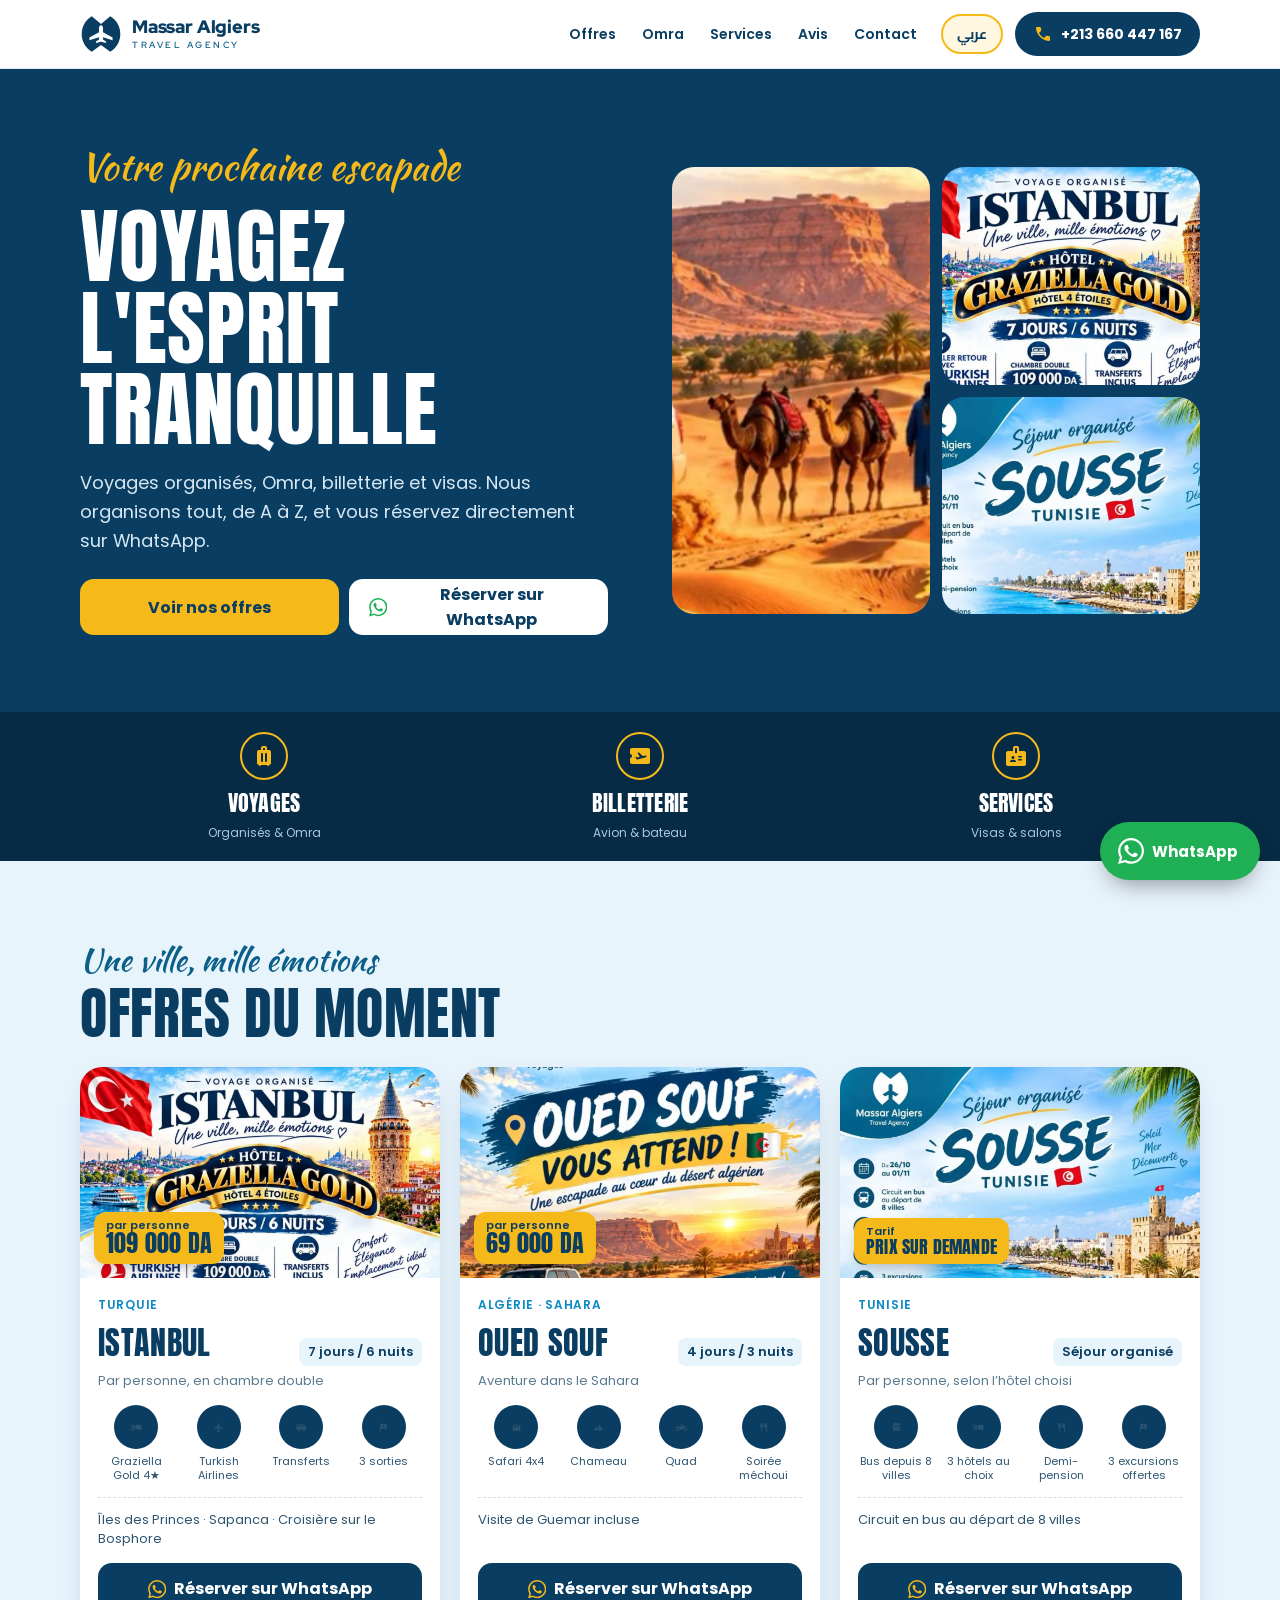
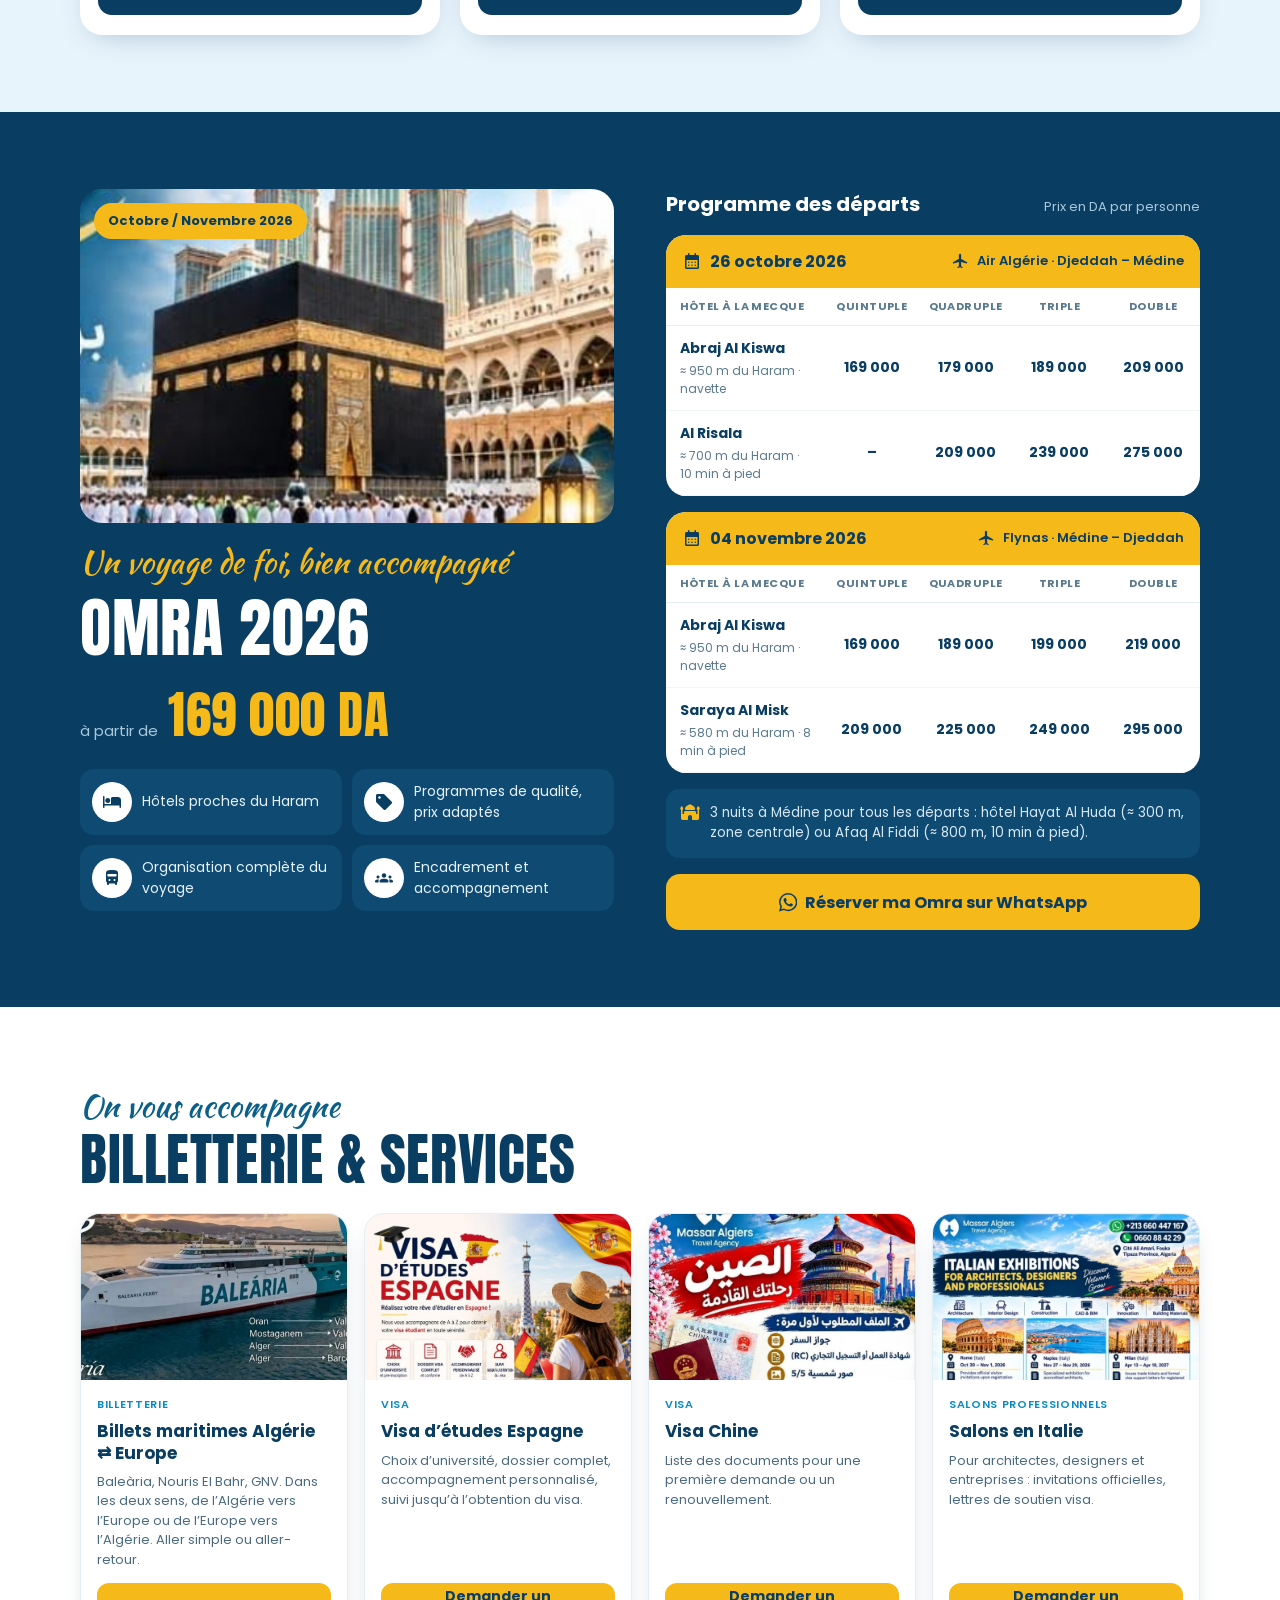
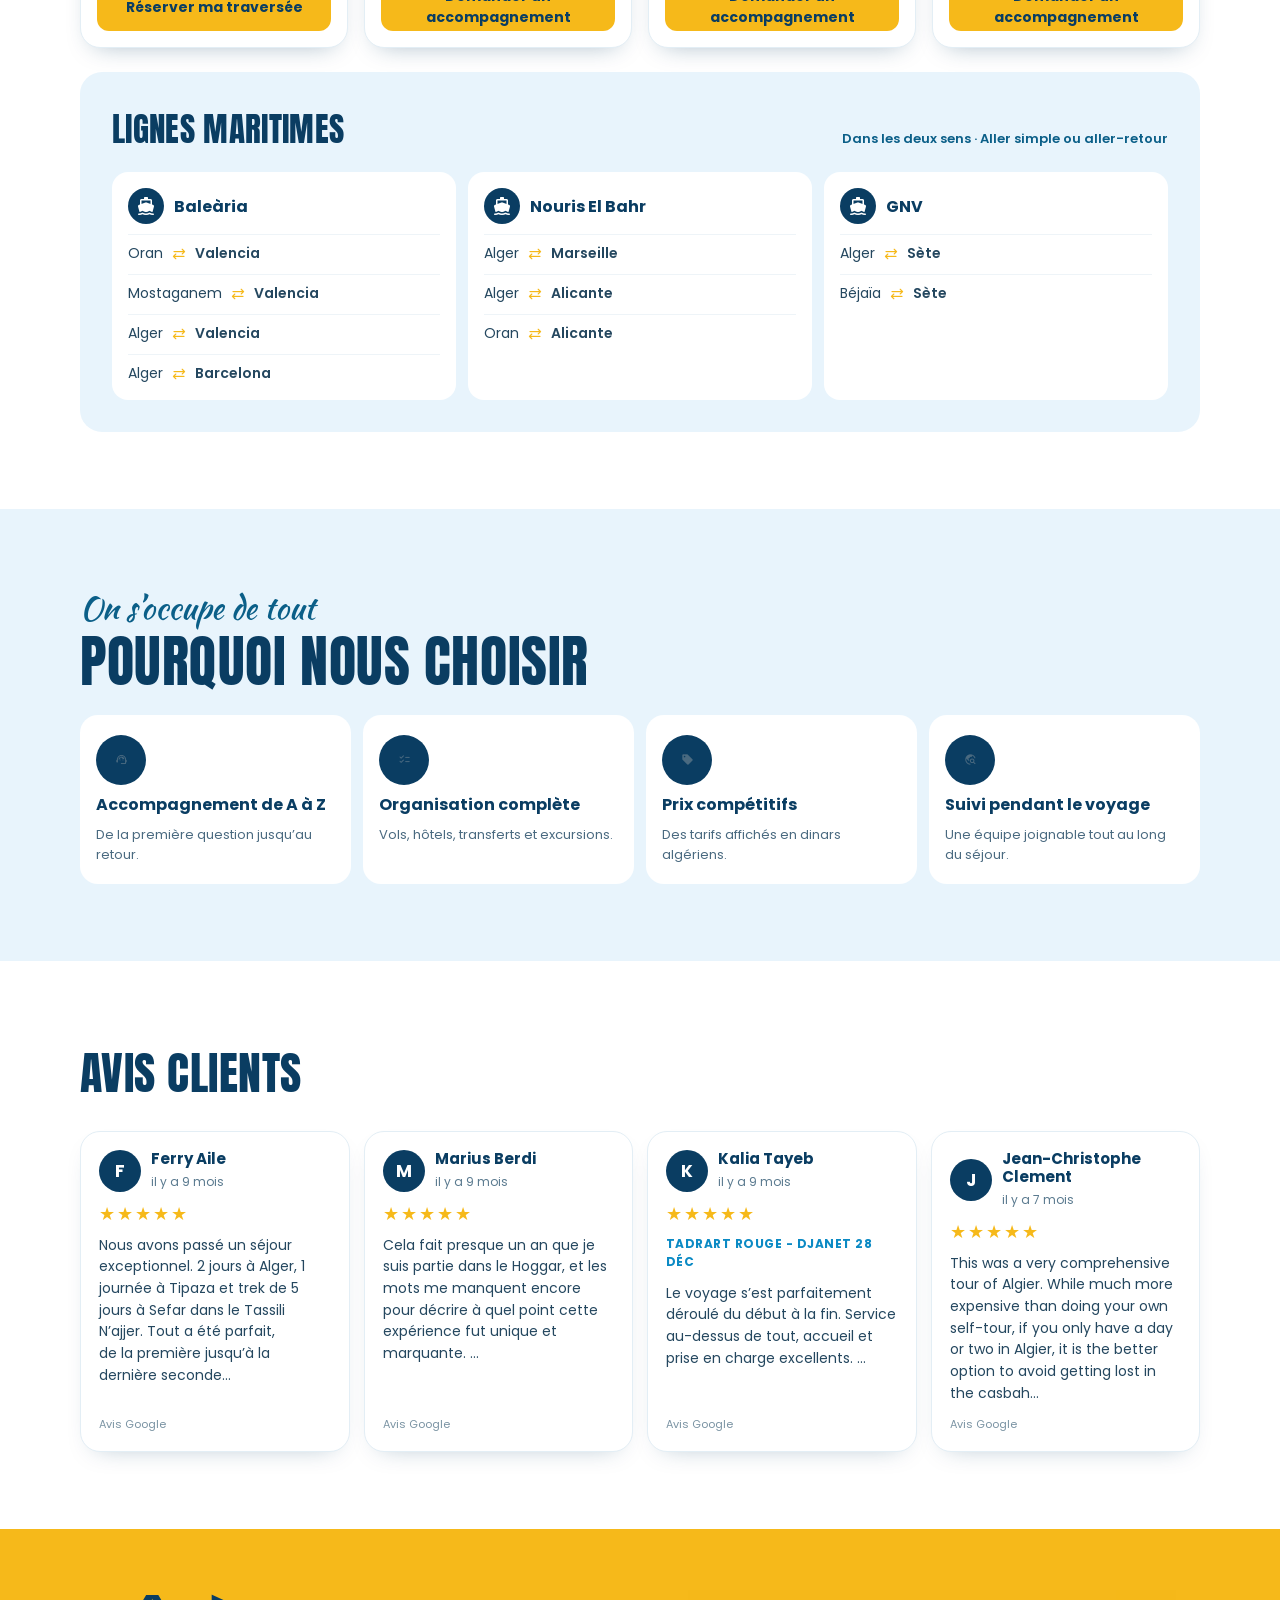
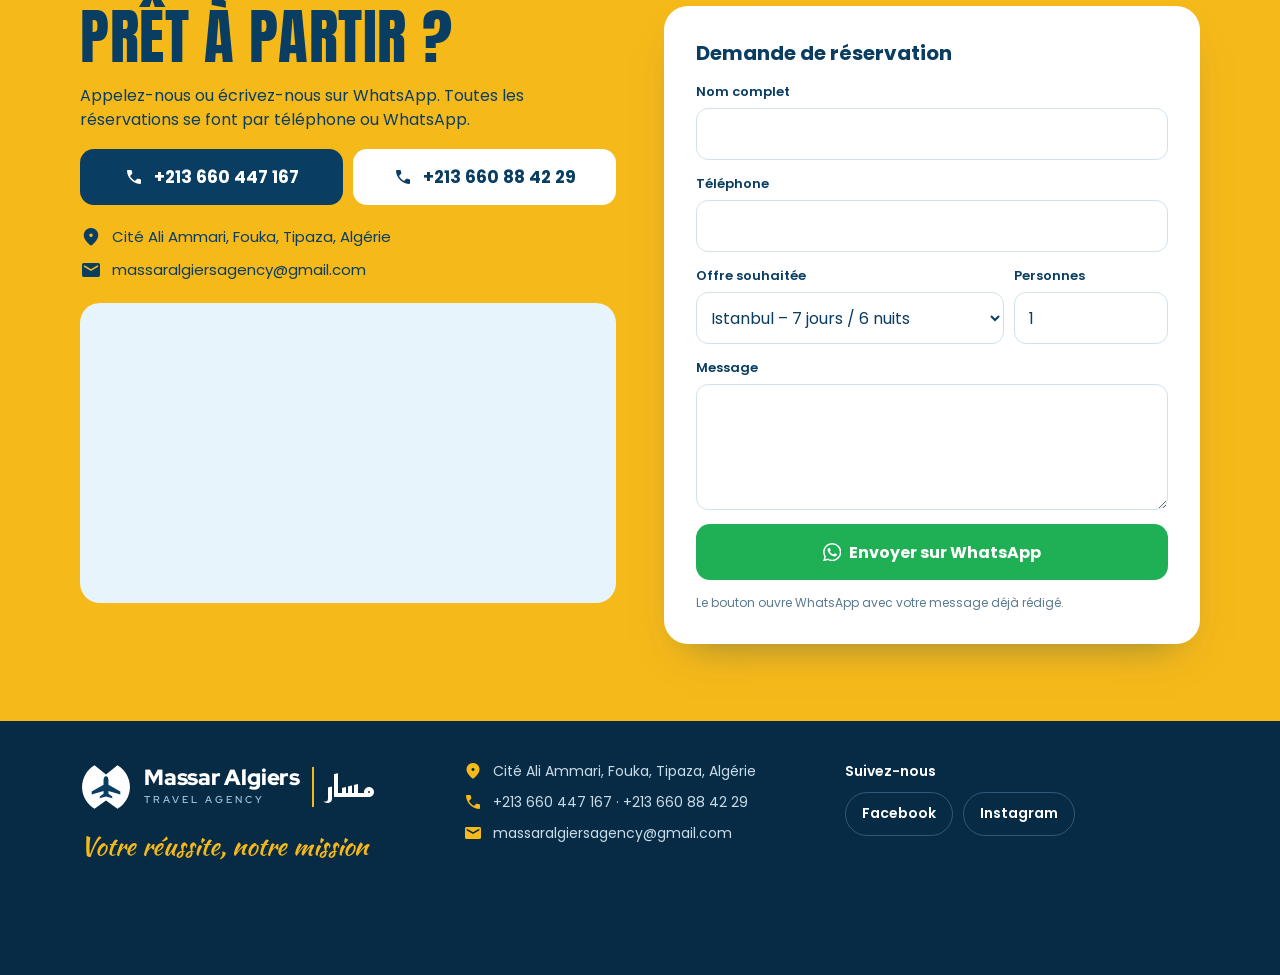
==== index.html @ 033465c4 "Ajouter le site de l'agence et les prompts Claude Design - Site one-page Massar Algiers (FR/AR, rése" ====
<!doctype html>
<html lang="fr" dir="ltr">
<head>
<meta charset="utf-8">
<meta name="viewport" content="width=device-width, initial-scale=1">
<title>Massar Algiers Travel Agency | Voyages organisés, Omra, billetterie à Fouka (Tipaza)</title>
<meta name="description" content="Agence de voyage à Fouka, Tipaza : voyages organisés (Istanbul, Oued Souf, Sousse), Omra 2026, billets d'avion et de bateau, visas. Réservation par WhatsApp ou téléphone.">
<meta name="theme-color" content="#0A3D62">
<link rel="icon" type="image/svg+xml" href="assets/logo/avatar-rond-marine.svg">

<meta property="og:type" content="website">
<meta property="og:title" content="Massar Algiers Travel Agency">
<meta property="og:description" content="Voyages organisés, Omra, billetterie et visas. Réservez sur WhatsApp.">
<meta property="og:image" content="assets/photos/offre-istanbul.jpg">
<meta property="og:locale" content="fr_DZ">
<meta property="og:locale:alternate" content="ar_DZ">

<link rel="preconnect" href="https://fonts.googleapis.com">
<link rel="preconnect" href="https://fonts.gstatic.com" crossorigin>
<link rel="stylesheet" href="https://fonts.googleapis.com/css2?family=Anton&family=Kaushan+Script&family=Poppins:wght@400;600;700&family=Cairo:wght@400;600;700;900&family=Aref+Ruqaa:wght@700&family=Red+Hat+Display:wght@600;900&family=Reem+Kufi:wght@700&display=swap">
<link rel="stylesheet" href="https://fonts.googleapis.com/css2?family=Material+Symbols+Rounded:opsz,wght,FILL,GRAD@20..48,400,1,0&display=block">
<link rel="stylesheet" href="styles.css">

<script type="application/ld+json">
{
  "@context": "https://schema.org",
  "@type": "TravelAgency",
  "name": "Massar Algiers Travel Agency",
  "slogan": "Votre réussite, notre mission",
  "address": {
    "@type": "PostalAddress",
    "streetAddress": "Cité Ali Ammari",
    "addressLocality": "Fouka",
    "addressRegion": "Tipaza",
    "addressCountry": "DZ"
  },
  "telephone": ["+213660447167", "+213660884229"],
  "email": "massaralgiersagency@gmail.com",
  "sameAs": [
    "https://www.facebook.com/profile.php?id=61565476725472",
    "https://www.instagram.com/massar_algiers_agency/"
  ]
}
</script>
</head>
<body>
<div id="app">
  <noscript>
    <p style="padding:24px;font-family:sans-serif">Massar Algiers Travel Agency, Cité Ali Ammari, Fouka, Tipaza. Tél / WhatsApp : +213 660 447 167 · +213 660 88 42 29</p>
  </noscript>
</div>
<script src="contenu.js"></script>
<script src="app.js"></script>
</body>
</html>
---- styles.css ----
/* Massar Algiers : styles du site (d'après le handoff Claude Design) */

:root {
  --marine: #0A3D62;
  --marine-fonce: #072B45;
  --marine-carte: #0F4A73;
  --bleu-logo: #0B5F88;
  --bleu-info: #0B8AC4;
  --dore: #F6B91A;
  --dore-clair: #FFF7DF;
  --ciel: #E8F4FC;
  --bordure: #E3EEF5;
  --bordure-2: #CFE1EC;
  --gris: #5A7A8F;
  --gris-2: #4A6A80;
  --texte-2: #2E5570;
  --texte-3: #24475F;
  --sur-marine: #D6E8F4;
  --sur-marine-2: #A9C8DC;
  --whatsapp: #1FAF55;

  --f-head: 'Anton', sans-serif;
  --head-w: 400;
  --ls: .01em;
  --f-body: 'Poppins', sans-serif;
  --f-brush: 'Kaushan Script', cursive;
  --f-alt: 'Cairo', sans-serif;
}
html[lang="ar"] {
  --f-head: 'Cairo', sans-serif;
  --head-w: 900;
  --ls: 0;
  --f-body: 'Cairo', sans-serif;
  --f-brush: 'Aref Ruqaa', serif;
  --f-alt: 'Poppins', sans-serif;
}

* { box-sizing: border-box; }
html { scroll-behavior: smooth; scroll-padding-top: 72px; }
body {
  margin: 0; background: #fff; color: var(--marine);
  font-family: var(--f-body); -webkit-font-smoothing: antialiased;
}
a { color: inherit; text-decoration: none; }
a:hover, button:hover { opacity: .88; }
img { display: block; max-width: 100%; }
h1, h2, h3 { margin: 0; }

.ic {
  font-family: 'Material Symbols Rounded'; font-weight: normal; font-style: normal;
  line-height: 1; letter-spacing: normal; text-transform: none; white-space: nowrap;
  direction: ltr; -webkit-font-feature-settings: 'liga'; font-feature-settings: 'liga';
  font-variation-settings: 'FILL' 1; display: inline-block;
}
.wa-ico { width: 1.15em; height: 1.15em; flex: none; }

.wrap { max-width: 1200px; margin: 0 auto; padding-inline: clamp(16px, 4vw, 40px); }
.section { padding-block: clamp(40px, 6vw, 80px); }
.head { font-family: var(--f-head); font-weight: var(--head-w); text-transform: uppercase; letter-spacing: var(--ls); }
.brush { font-family: var(--f-brush); }
.sec-title { display: flex; flex-direction: column; gap: 2px; }
.sec-title .brush { color: var(--bleu-logo); font-size: clamp(24px, 2.4vw, 32px); }
.sec-title h2 { font-size: clamp(36px, 4.4vw, 60px); line-height: 1.05; }
.stack { display: flex; flex-direction: column; gap: 24px; }

/* ─── Header ─── */
.header {
  position: sticky; top: 0; z-index: 20;
  background: rgba(255,255,255,.96); backdrop-filter: blur(8px); -webkit-backdrop-filter: blur(8px);
  border-bottom: 1px solid var(--bordure);
}
.header-bar { display: flex; align-items: center; gap: 12px; padding-block: 12px; }
.brand { display: flex; align-items: center; gap: 10px; flex: none; }
.brand svg { width: 42px; height: 42px; display: block; flex: none; }
.brand-txt { display: flex; flex-direction: column; gap: 3px; }
.brand-name { font-family: 'Red Hat Display', sans-serif; font-weight: 900; font-size: 18px; letter-spacing: -.01em; line-height: 1; white-space: nowrap; }
.brand-sub { font-family: 'Red Hat Display', sans-serif; font-weight: 600; font-size: 9px; letter-spacing: .28em; text-transform: uppercase; color: var(--bleu-logo); }
.spacer { flex: 1; }
.nav-desk { display: none; gap: 2px; }
.nav-desk a { padding: 10px 12px; border-radius: 10px; font-weight: 600; font-size: 14px; }
.nav-desk a:hover { background: var(--ciel); opacity: 1; }
.lang-btn {
  height: 40px; padding: 0 14px; border-radius: 20px; border: 2px solid var(--dore);
  background: var(--dore-clair); color: var(--marine); font-weight: 700; font-size: 14px;
  font-family: var(--f-alt); cursor: pointer; flex: none;
}
.phone-pill {
  display: none; height: 44px; padding: 0 18px; border-radius: 22px; background: var(--marine); color: #fff;
  font-weight: 700; font-size: 14px; align-items: center; gap: 8px; flex: none;
}
.phone-pill .ic { font-size: 20px; color: var(--dore); }
.mob-actions { display: flex; align-items: center; gap: 6px; }
.phone-round {
  width: 42px; height: 42px; border-radius: 21px; background: var(--marine); color: #fff;
  display: flex; align-items: center; justify-content: center;
}
.phone-round .ic { font-size: 20px; }
.burger {
  width: 44px; height: 44px; border: 0; background: transparent; color: var(--marine);
  display: flex; align-items: center; justify-content: center; cursor: pointer; padding: 0;
}
.burger .ic { font-size: 30px; }
.nav-mob { display: flex; flex-direction: column; padding: 4px 16px 16px; gap: 2px; border-top: 1px solid var(--bordure); }
.nav-mob[hidden] { display: none; }
.nav-mob a { height: 52px; display: flex; align-items: center; padding: 0 8px; font-weight: 600; font-size: 17px; border-bottom: 1px solid #F0F5F8; }
@media (min-width: 960px) {
  .nav-desk { display: flex; }
  .phone-pill { display: flex; }
  .mob-actions, .nav-mob { display: none !important; }
}

/* ─── Hero ─── */
.hero { background: var(--marine); color: #fff; overflow: hidden; }
.hero-grid {
  padding-top: clamp(32px, 6vw, 84px); padding-bottom: clamp(40px, 6vw, 84px);
  display: grid; grid-template-columns: repeat(auto-fit, minmax(min(100%, 440px), 1fr));
  gap: clamp(28px, 5vw, 64px); align-items: center;
}
.hero-txt { display: flex; flex-direction: column; gap: 18px; }
.hero-kicker { color: var(--dore); font-size: clamp(28px, 3vw, 38px); line-height: 1.1; }
.hero h1 { font-size: clamp(48px, 6.4vw, 92px); line-height: 1; text-wrap: balance; }
.hero-sub { margin: 0; color: var(--sur-marine); font-size: clamp(15px, 1.4vw, 18px); line-height: 1.6; max-width: 520px; text-wrap: pretty; }
.hero-btns { display: flex; flex-wrap: wrap; gap: 10px; margin-top: 6px; }
.btn {
  min-height: 56px; border-radius: 14px; font-weight: 700; font-size: 16px; border: 0; cursor: pointer;
  display: flex; align-items: center; justify-content: center; gap: 8px; padding: 0 20px; font-family: inherit; text-align: center;
}
.hero-btns .btn { flex: 1 1 200px; max-width: 280px; }
.btn-dore { background: var(--dore); color: var(--marine); }
.btn-blanc { background: #fff; color: var(--marine); }
.btn-marine { background: var(--marine); color: #fff; }
.btn-wa { background: var(--whatsapp); color: #fff; }
.btn-blanc .wa-ico { color: var(--whatsapp); }
.mosaic { display: grid; grid-template-columns: 1fr 1fr; grid-template-rows: repeat(2, clamp(150px, 17vw, 230px)); gap: 12px; }
.mosaic > div { position: relative; border-radius: 22px; overflow: hidden; background: #174E73; }
.mosaic > div:first-child { grid-row: span 2; }
.cover { position: absolute; inset: 0; width: 100%; height: 100%; object-fit: cover; }

/* ─── Barre des métiers ─── */
.metiers { background: var(--marine-fonce); }
.metiers-grid {
  max-width: 1200px; margin: 0 auto; padding: 20px clamp(8px, 4vw, 40px);
  display: grid; grid-template-columns: repeat(3, minmax(0, 1fr)); gap: 8px;
}
.metier { display: flex; flex-direction: column; align-items: center; gap: 6px; text-align: center; }
.metier-ic { width: 48px; height: 48px; border-radius: 24px; border: 2px solid var(--dore); display: flex; align-items: center; justify-content: center; color: var(--dore); }
.metier-ic .ic { font-size: 24px; }
.metier-t { color: #fff; font-size: clamp(17px, 1.8vw, 22px); }
.metier-s { color: var(--sur-marine-2); font-size: 12px; line-height: 1.3; }

/* ─── Offres ─── */
.bg-ciel { background: var(--ciel); }
.offres-grid { display: grid; grid-template-columns: repeat(auto-fill, minmax(min(100%, 330px), 1fr)); gap: 20px; }
.offre { background: #fff; border-radius: 22px; overflow: hidden; box-shadow: 0 10px 30px -14px rgba(10,61,98,.35); display: flex; flex-direction: column; }
.offre-img { position: relative; aspect-ratio: 17 / 10; background: #CFE8F7; }
.prix-badge {
  position: absolute; bottom: 14px; inset-inline-start: 14px; background: var(--dore); color: var(--marine);
  border-radius: 12px; padding: 8px 12px; display: flex; flex-direction: column; line-height: 1.05;
  box-shadow: 0 6px 16px -6px rgba(0,0,0,.35);
}
.prix-badge small { font-size: 11px; font-weight: 600; }
.prix-badge strong { font-size: 24px; }
.prix-badge.sur-demande strong { font-size: 18px; }
.offre-body { padding: 18px 18px 20px; display: flex; flex-direction: column; gap: 14px; flex: 1; }
.offre-top { display: flex; flex-direction: column; gap: 4px; }
.offre-pays { font-size: 12px; font-weight: 600; color: var(--bleu-info); text-transform: uppercase; letter-spacing: .06em; }
.offre-row { display: flex; align-items: baseline; justify-content: space-between; gap: 10px; flex-wrap: wrap; }
.offre h3 { font-size: 32px; }
.chip { font-size: 13px; font-weight: 600; background: var(--ciel); border-radius: 8px; padding: 4px 9px; white-space: nowrap; }
.offre-note { font-size: 13px; color: var(--gris); }
.inclus { display: grid; grid-template-columns: repeat(4, minmax(0, 1fr)); gap: 6px; }
.inclus > div { display: flex; flex-direction: column; align-items: center; gap: 6px; text-align: center; }
.rond { border-radius: 50%; display: flex; align-items: center; justify-content: center; flex: none; }
.inclus .rond { width: 44px; height: 44px; background: var(--marine); color: #fff; }
.inclus .ic { font-size: 22px; }
.inclus span:last-child { font-size: 11px; line-height: 1.25; color: var(--texte-2); }
.offre-detail { font-size: 13px; color: var(--texte-2); line-height: 1.5; border-top: 1px dashed var(--bordure-2); padding-top: 12px; flex: 1; }
.offre .btn { min-height: 52px; }
.offre .btn .wa-ico { color: var(--dore); }

/* ─── Omra ─── */
.omra { background: var(--marine); color: #fff; }
.omra-grid { display: grid; grid-template-columns: repeat(auto-fit, minmax(min(100%, 420px), 1fr)); gap: clamp(28px, 4vw, 56px); align-items: start; }
.col { display: flex; flex-direction: column; gap: 16px; }
.omra-img { position: relative; aspect-ratio: 16 / 10; border-radius: 22px; overflow: hidden; background: #174E73; }
.omra-badge { position: absolute; top: 14px; inset-inline-start: 14px; background: var(--dore); color: var(--marine); font-weight: 700; font-size: 13px; padding: 8px 14px; border-radius: 20px; }
.omra-brush { color: var(--dore); font-size: clamp(24px, 2.4vw, 32px); line-height: 1.15; margin-top: 6px; }
.omra h2 { font-size: clamp(44px, 5vw, 68px); line-height: 1; }
.omra-from { display: flex; align-items: baseline; gap: 10px; flex-wrap: wrap; }
.omra-from span:first-child { font-size: 15px; color: var(--sur-marine-2); }
.omra-from .head { font-size: clamp(40px, 4vw, 54px); color: var(--dore); }
.omra-incl { display: grid; grid-template-columns: repeat(auto-fit, minmax(200px, 1fr)); gap: 10px; }
.omra-incl > div { display: flex; align-items: center; gap: 10px; font-size: 14px; color: #E6F2FA; background: var(--marine-carte); border-radius: 14px; padding: 12px; }
.omra-incl .rond { width: 40px; height: 40px; background: #fff; color: var(--marine); }
.omra-incl .ic { font-size: 20px; }
.omra-prog-head { display: flex; justify-content: space-between; align-items: baseline; gap: 10px; flex-wrap: wrap; }
.omra-prog-head h3 { font-weight: 700; font-size: 20px; }
.omra-prog-head div { font-size: 13px; color: var(--sur-marine-2); }
.depart { background: #fff; color: var(--marine); border-radius: 20px; overflow: hidden; }
.depart-bar { padding: 14px 16px; background: var(--dore); display: flex; justify-content: space-between; align-items: center; flex-wrap: wrap; gap: 6px 14px; }
.depart-bar > div { display: flex; align-items: center; gap: 8px; }
.depart-date { font-weight: 700; font-size: 16px; white-space: nowrap; }
.depart-date .ic { font-size: 20px; }
.depart-vol { font-size: 13px; font-weight: 600; }
.depart-vol .ic { font-size: 18px; }
.table-scroll { overflow-x: auto; }
.table { min-width: 460px; }
.trow { display: grid; grid-template-columns: minmax(150px, 1.7fr) repeat(4, minmax(66px, 1fr)); align-items: center; border-bottom: 1px solid #F0F5F8; }
.trow.thead { font-size: 11px; font-weight: 700; text-transform: uppercase; letter-spacing: .04em; color: var(--gris); border-bottom-color: var(--bordure); }
.trow.thead > div { padding: 10px 6px; text-align: center; }
.trow.thead > div:first-child { padding: 10px 14px; text-align: start; }
.hotel { padding: 12px 14px; display: flex; flex-direction: column; gap: 3px; }
.hotel b { font-size: 14px; }
.hotel span { font-size: 12px; color: var(--gris); }
.prix-cell { padding: 12px 6px; text-align: center; font-weight: 700; font-size: 14px; font-variant-numeric: tabular-nums; unicode-bidi: isolate; }
.omra-medine { display: flex; gap: 10px; align-items: flex-start; font-size: 13.5px; line-height: 1.55; color: var(--sur-marine); background: var(--marine-carte); border-radius: 14px; padding: 14px; }
.omra-medine .ic { font-size: 20px; color: var(--dore); }

/* ─── Services ─── */
.svc-grid { display: grid; grid-template-columns: repeat(auto-fill, minmax(min(100%, 260px), 1fr)); gap: 16px; }
.svc { background: #fff; border-radius: 20px; overflow: hidden; box-shadow: 0 10px 26px -14px rgba(10,61,98,.4); border: 1px solid var(--bordure); display: flex; flex-direction: column; }
.svc-img { position: relative; aspect-ratio: 16 / 10; background: #CFE8F7; }
.svc-body { padding: 16px; display: flex; flex-direction: column; gap: 8px; flex: 1; }
.svc-cat { font-size: 11px; font-weight: 600; color: var(--bleu-info); text-transform: uppercase; letter-spacing: .06em; }
.svc h3 { font-weight: 700; font-size: 17px; line-height: 1.25; }
.svc-d { font-size: 13px; color: var(--gris-2); line-height: 1.5; flex: 1; }
.svc .btn { min-height: 48px; margin-top: 6px; border-radius: 12px; font-size: 14px; padding: 0 12px; }
.mer { background: var(--ciel); border-radius: 22px; padding: clamp(20px, 3vw, 32px); display: flex; flex-direction: column; gap: 18px; }
.mer-head { display: flex; justify-content: space-between; align-items: baseline; gap: 10px; flex-wrap: wrap; }
.mer-head h3 { font-size: clamp(26px, 2.6vw, 34px); }
.mer-head div { font-size: 13px; font-weight: 600; color: var(--bleu-logo); }
.mer-grid { display: grid; grid-template-columns: repeat(auto-fit, minmax(min(100%, 220px), 1fr)); gap: 12px; }
.cie { background: #fff; border-radius: 16px; padding: 16px; display: flex; flex-direction: column; gap: 10px; }
.cie-nom { display: flex; align-items: center; gap: 10px; font-weight: 700; font-size: 16px; }
.cie-nom .rond { width: 36px; height: 36px; background: var(--marine); color: #fff; }
.cie-nom .ic { font-size: 20px; }
.ligne { display: flex; align-items: center; gap: 8px; font-size: 14px; color: var(--texte-3); border-top: 1px solid #EEF4F8; padding-top: 8px; }
.ligne .ic { font-size: 16px; color: var(--dore); }
.ligne b { font-weight: 600; }

/* ─── Pourquoi nous ─── */
.why-grid { display: grid; grid-template-columns: repeat(auto-fit, minmax(min(100%, 160px), 1fr)); gap: 12px; }
.why { background: #fff; border-radius: 18px; padding: 20px 16px; display: flex; flex-direction: column; gap: 10px; }
.why .rond { width: 50px; height: 50px; background: var(--marine); color: var(--dore); }
.why .ic { font-size: 24px; }
.why b { font-size: 16px; line-height: 1.25; }
.why span:last-child { font-size: 13px; color: var(--gris-2); line-height: 1.5; }

/* ─── Avis ─── */
.avis-title { font-size: clamp(32px, 3.6vw, 48px); }
.avis-grid { display: grid; grid-template-columns: repeat(auto-fill, minmax(min(100%, 260px), 1fr)); gap: 14px; }
.avis { background: #fff; border: 1px solid var(--bordure); border-radius: 20px; padding: 18px; display: flex; flex-direction: column; gap: 12px; box-shadow: 0 10px 26px -16px rgba(10,61,98,.35); }
.avis-who { display: flex; align-items: center; gap: 10px; }
.avis-who .rond { width: 42px; height: 42px; background: var(--marine); color: #fff; font-weight: 700; font-size: 17px; }
.avis-who b { display: block; font-size: 15px; line-height: 1.2; }
.avis-who small { font-size: 12px; color: var(--gris); }
.etoiles { color: var(--dore); font-size: 18px; letter-spacing: 2px; line-height: 1; }
.avis-trip { font-size: 12px; font-weight: 700; color: var(--bleu-info); text-transform: uppercase; letter-spacing: .04em; }
.avis-txt { font-size: 14px; line-height: 1.55; color: var(--texte-3); text-wrap: pretty; }
.avis-src { font-size: 11px; color: #7A93A3; margin-top: auto; }

/* ─── Contact ─── */
.contact { background: var(--dore); }
.contact-grid { display: grid; grid-template-columns: repeat(auto-fit, minmax(min(100%, 420px), 1fr)); gap: clamp(24px, 4vw, 48px); align-items: start; }
.contact h2 { font-size: clamp(40px, 4.8vw, 64px); line-height: 1; }
.contact p { margin: 0; font-size: 16px; line-height: 1.55; }
.call-grid { display: grid; grid-template-columns: repeat(auto-fit, minmax(220px, 1fr)); gap: 10px; }
.call-grid .btn { font-size: 17px; gap: 10px; }
.call-grid .ic { font-size: 20px; }
.coords { display: flex; flex-direction: column; gap: 10px; font-size: 15px; margin-top: 4px; }
.coords > * { display: flex; gap: 10px; align-items: center; }
.coords .ic { font-size: 22px; }
.carte { position: relative; height: clamp(220px, 26vw, 300px); border-radius: 20px; overflow: hidden; background: var(--ciel); margin-top: 6px; }
.carte iframe { position: absolute; inset: 0; width: 100%; height: 100%; border: 0; }
.form { background: #fff; border-radius: 24px; padding: clamp(20px, 3vw, 32px); display: flex; flex-direction: column; gap: 14px; box-shadow: 0 20px 40px -24px rgba(10,61,98,.5); }
.form h3 { font-weight: 700; font-size: 20px; }
.form label { display: flex; flex-direction: column; gap: 6px; font-size: 13px; font-weight: 600; }
.form input, .form select, .form textarea {
  height: 52px; border: 1.5px solid var(--bordure-2); border-radius: 12px; padding: 0 14px;
  font-size: 16px; font-family: inherit; color: var(--marine); background: #fff; width: 100%;
}
.form select { padding: 0 10px; }
.form textarea { height: auto; padding: 12px 14px; resize: vertical; }
.form input[type="tel"] { text-align: start; }
.form-row { display: grid; grid-template-columns: minmax(0, 2fr) minmax(0, 1fr); gap: 10px; }
.form-hint { font-size: 12px; color: var(--gris); line-height: 1.5; }

/* ─── Footer ─── */
.footer { background: var(--marine-fonce); color: #C9DCE8; }
.footer-grid { padding-top: 40px; padding-bottom: 110px; display: grid; grid-template-columns: repeat(auto-fit, minmax(min(100%, 260px), 1fr)); gap: 28px; font-size: 14px; }
.footer-logo { display: flex; align-items: center; gap: 12px; }
.footer-logo svg { width: 52px; height: 52px; flex: none; display: block; }
.footer-logo .brand-name { font-size: 22px; color: #fff; }
.footer-logo .brand-sub { font-size: 10px; letter-spacing: .3em; color: #9CC6E0; }
.footer-sep { width: 2px; height: 40px; background: var(--dore); }
.footer-ar { font-family: 'Reem Kufi', sans-serif; font-weight: 700; font-size: 30px; color: #fff; line-height: 1; }
.slogan { color: var(--dore); font-size: 26px; }
.footer-coords > div { display: flex; gap: 10px; align-items: flex-start; }
.footer-coords .ic { font-size: 20px; color: var(--dore); }
.follow { color: #fff; font-weight: 600; }
.socials { display: flex; gap: 10px; flex-wrap: wrap; }
.socials a { height: 44px; padding: 0 16px; border-radius: 22px; border: 1px solid #2D5A78; display: flex; align-items: center; color: #fff; font-weight: 600; }

/* ─── WhatsApp flottant ─── */
.wa-float {
  position: fixed; bottom: 20px; inset-inline-end: 20px; z-index: 30; height: 58px; padding-block: 0; padding-inline: 18px 22px;
  border-radius: 29px; background: var(--whatsapp); color: #fff; font-weight: 700; font-size: 15px;
  display: flex; align-items: center; gap: 8px; box-shadow: 0 10px 24px -8px rgba(0,0,0,.45);
}
.wa-float .wa-ico { width: 26px; height: 26px; }
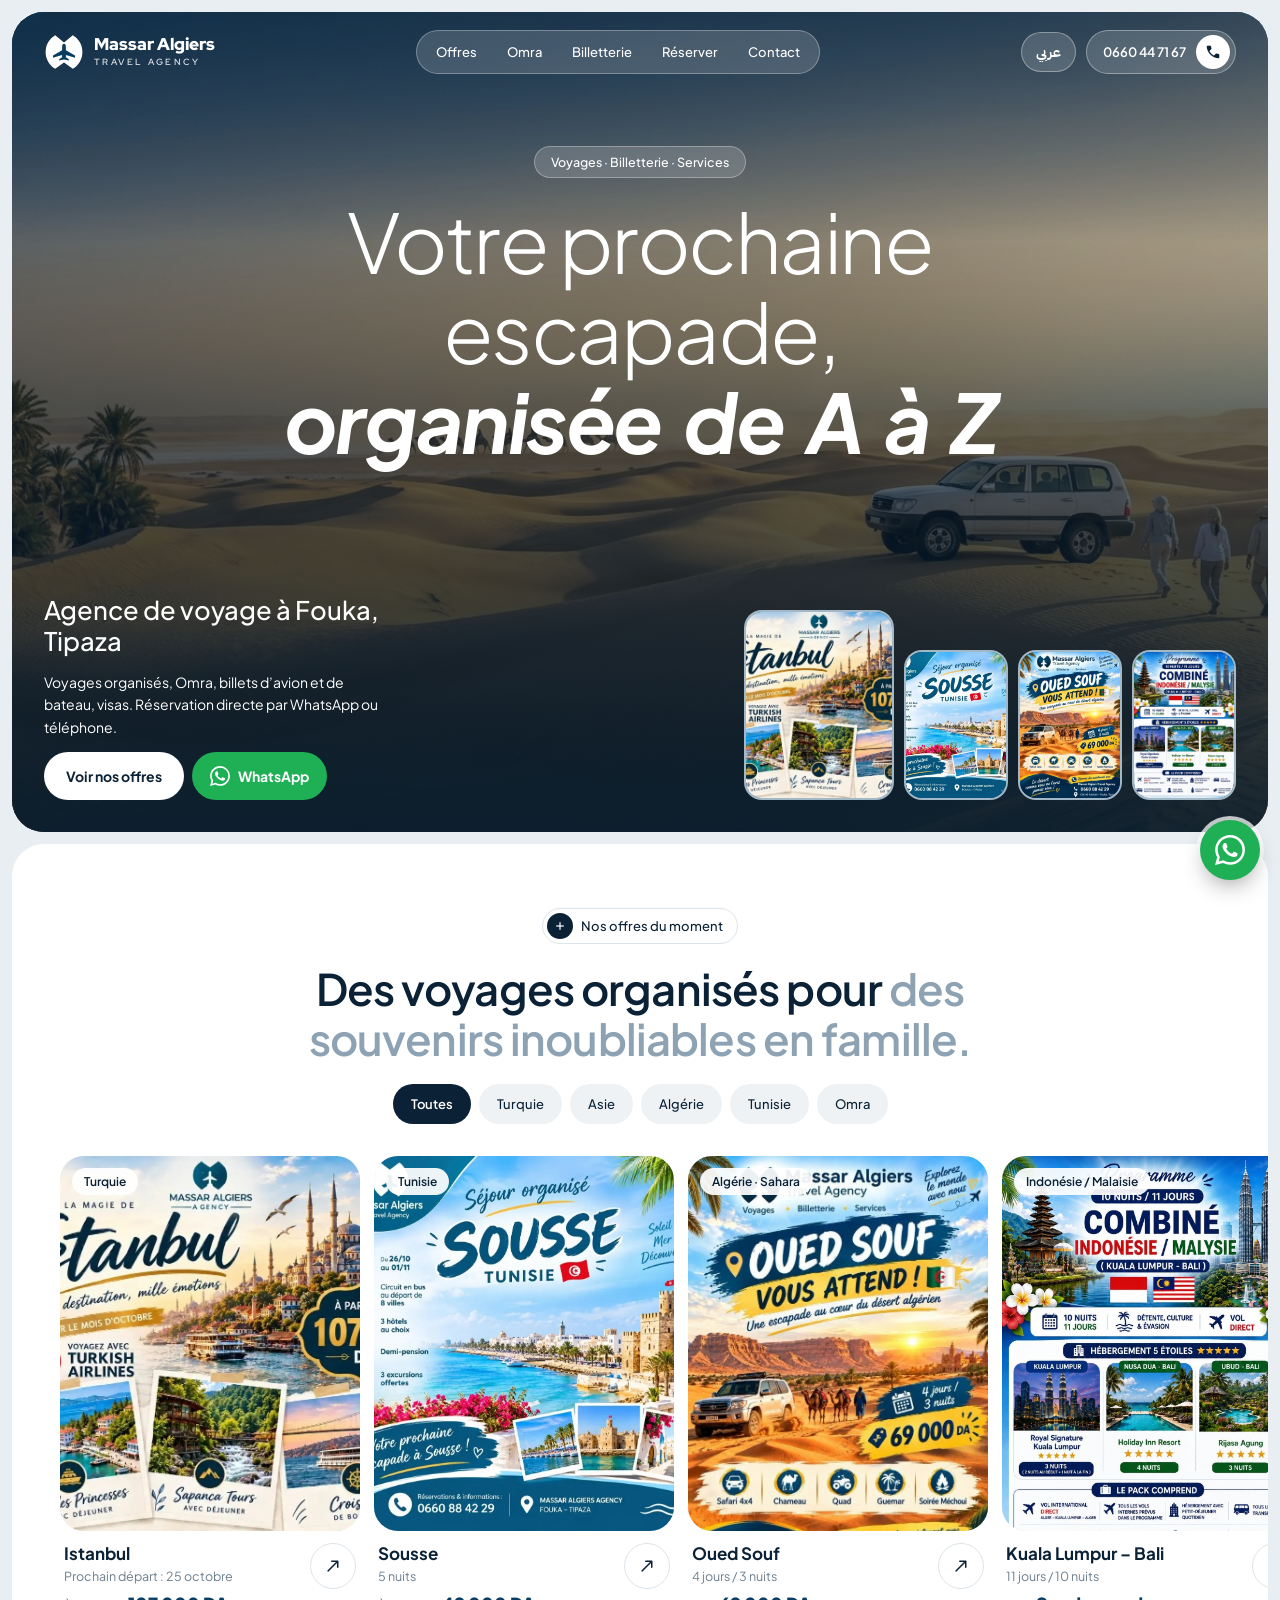
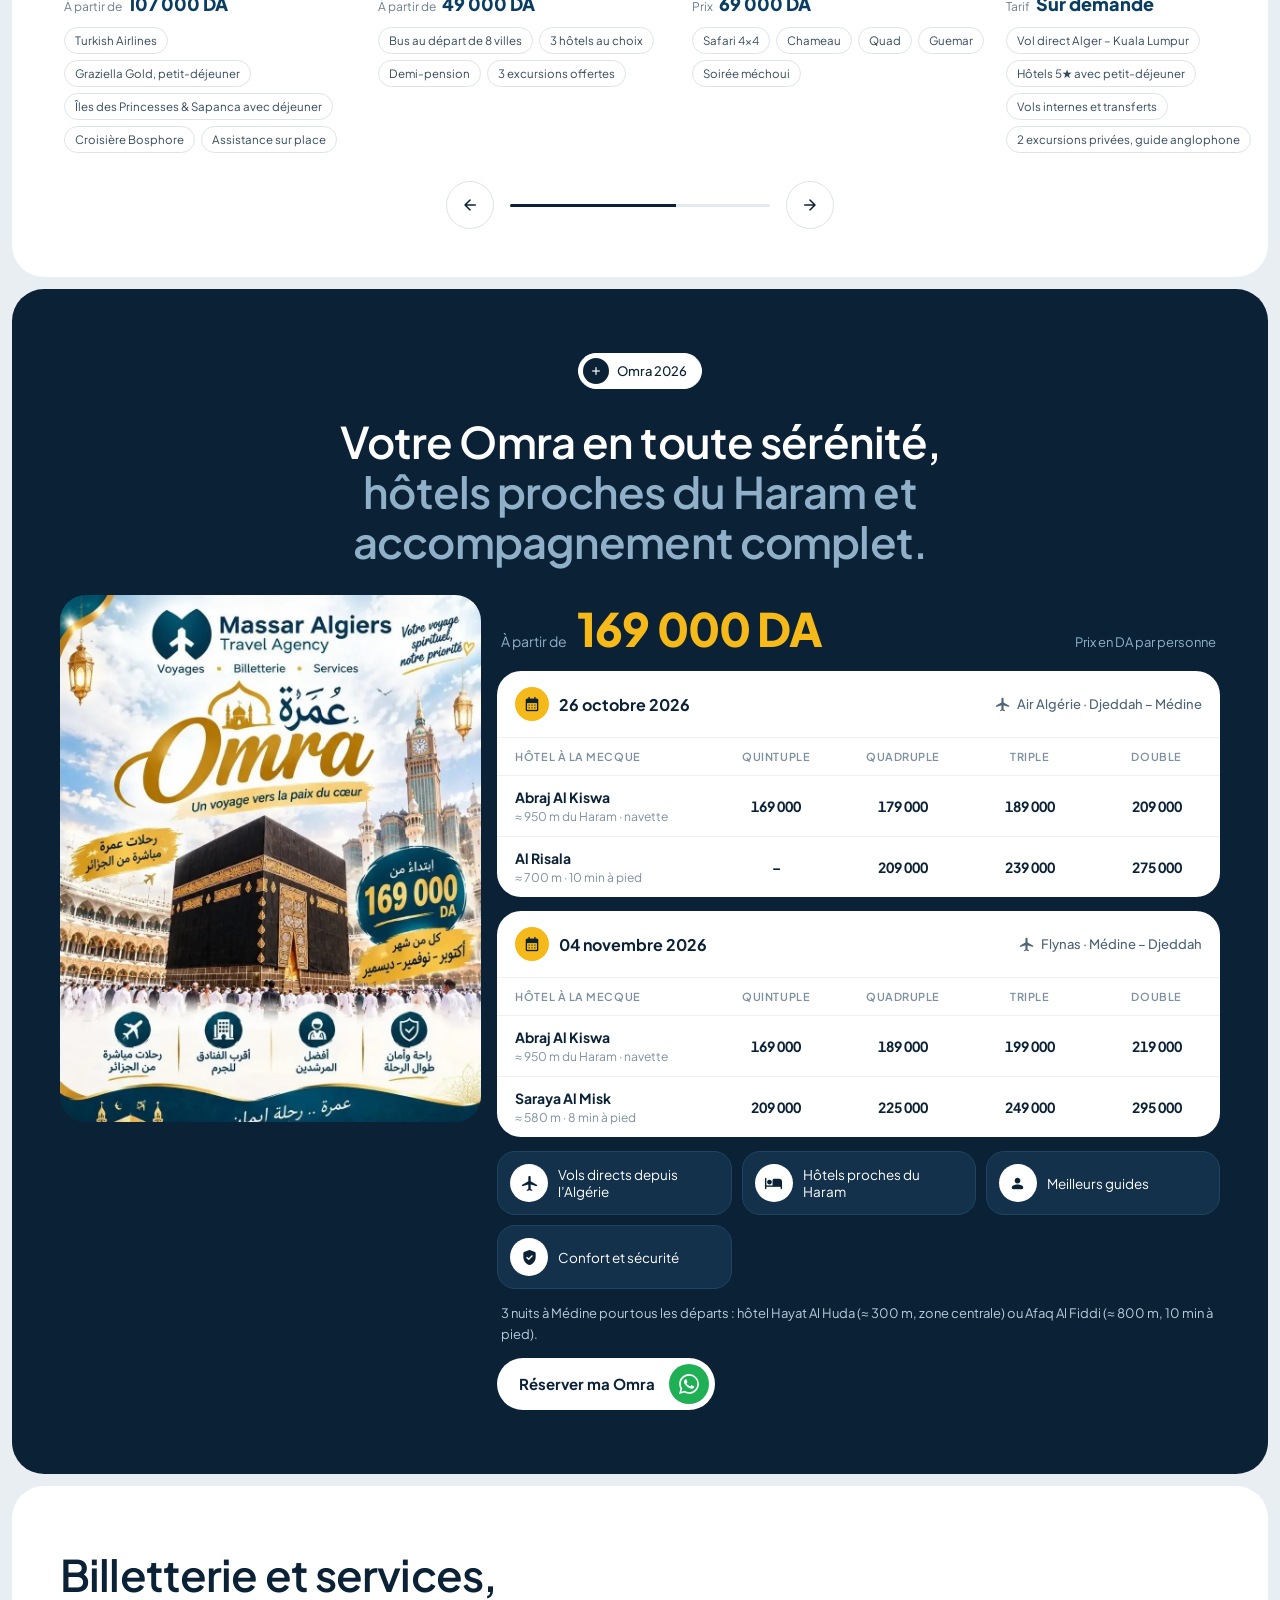
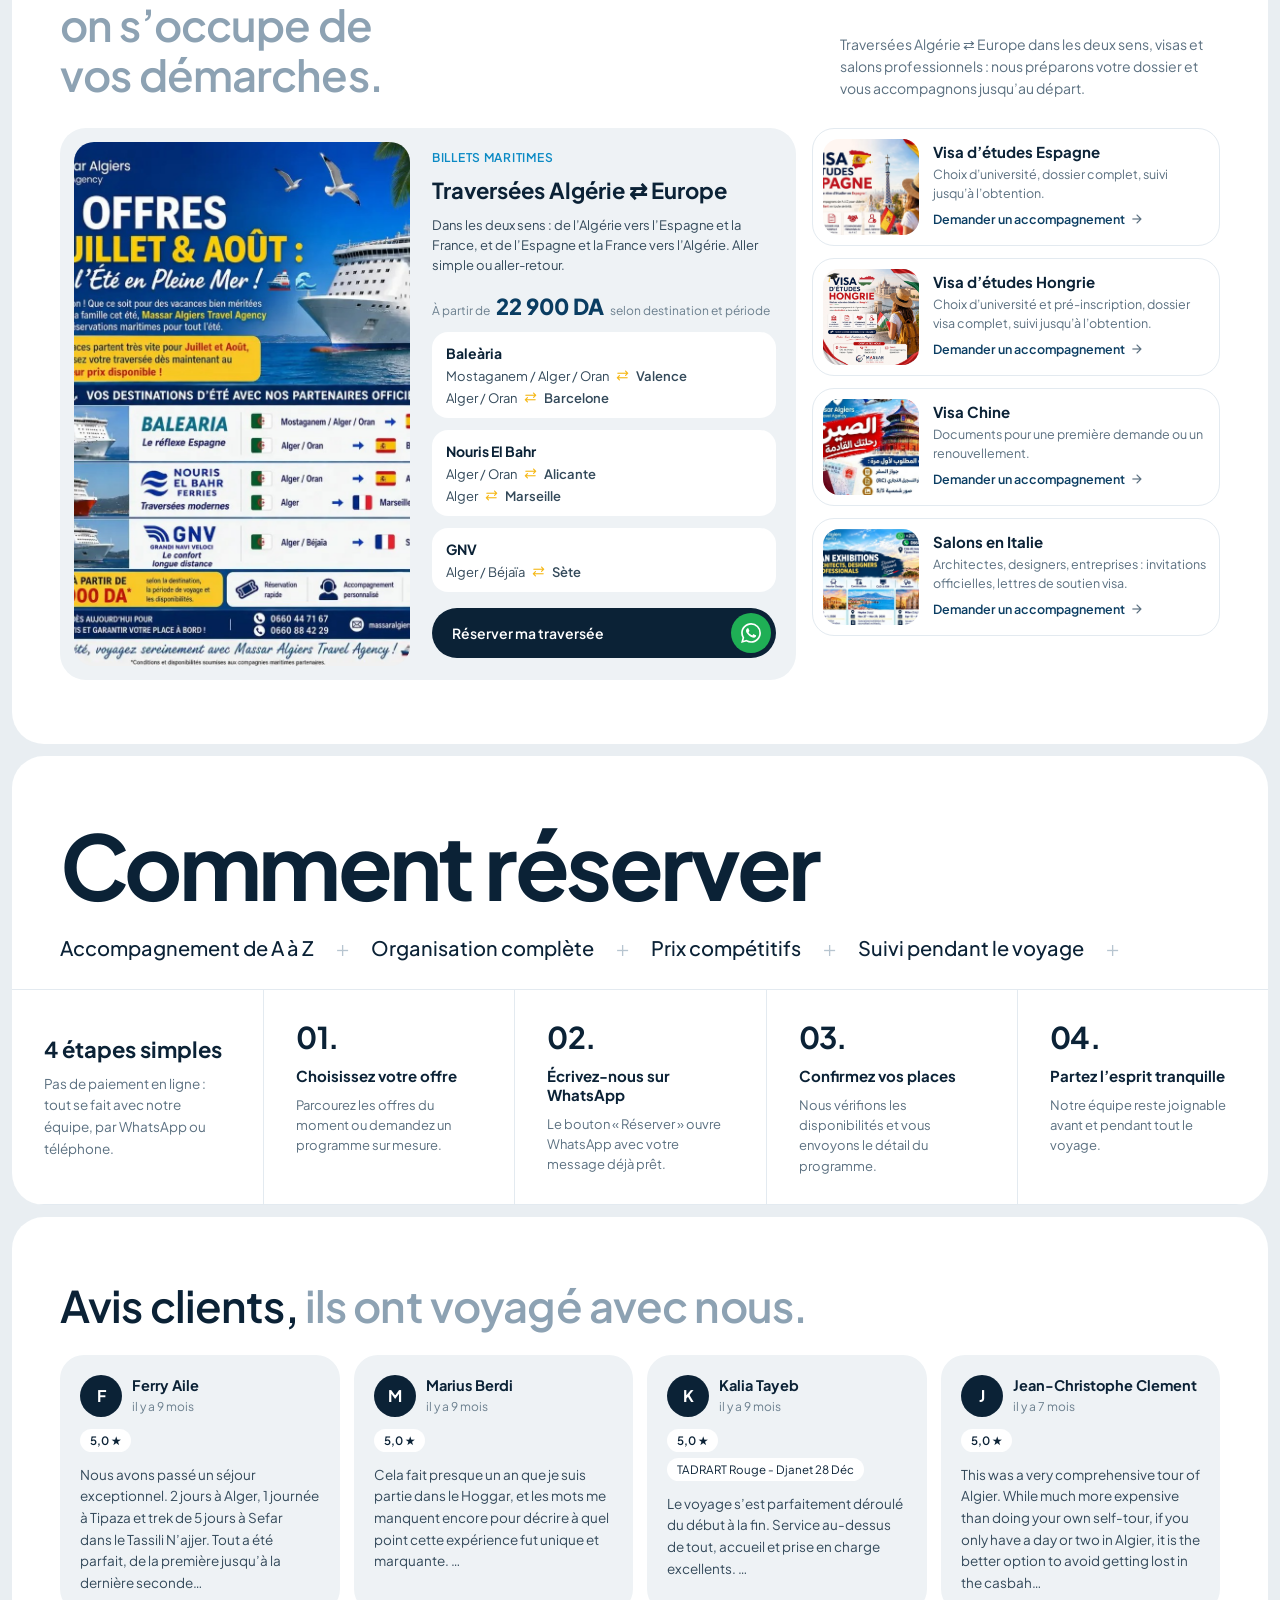
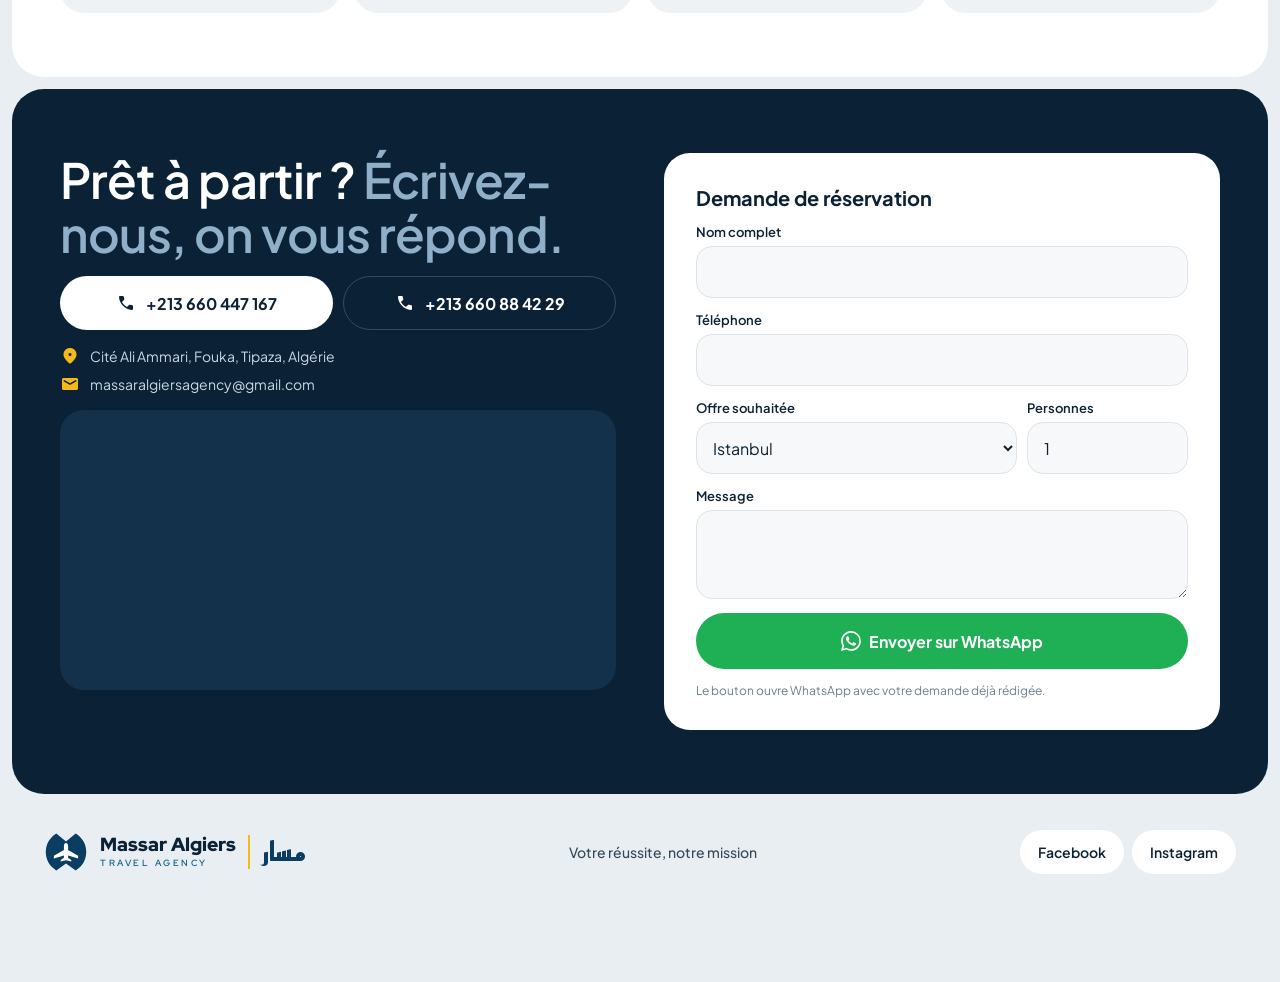
==== commit d769e5ae: "Passer le site de l'agence en v2 (design Claude Design) - Nouveau hero plein écran, filtres et carro" ====
--- a/index.html
+++ b/index.html
@@ -4,21 +4,22 @@
 <meta charset="utf-8">
 <meta name="viewport" content="width=device-width, initial-scale=1">
 <title>Massar Algiers Travel Agency | Voyages organisés, Omra, billetterie à Fouka (Tipaza)</title>
-<meta name="description" content="Agence de voyage à Fouka, Tipaza : voyages organisés (Istanbul, Oued Souf, Sousse), Omra 2026, billets d'avion et de bateau, visas. Réservation par WhatsApp ou téléphone.">
+<meta name="description" content="Agence de voyage à Fouka, Tipaza : voyages organisés (Istanbul, Antalya, Oued Souf, Sousse, Malaisie, Bali), Omra 2026, billets d'avion et de bateau Algérie ⇄ Europe, visas. Réservation par WhatsApp ou téléphone.">
 <meta name="theme-color" content="#0A3D62">
 <link rel="icon" type="image/svg+xml" href="assets/logo/avatar-rond-marine.svg">
 
 <meta property="og:type" content="website">
 <meta property="og:title" content="Massar Algiers Travel Agency">
 <meta property="og:description" content="Voyages organisés, Omra, billetterie et visas. Réservez sur WhatsApp.">
-<meta property="og:image" content="assets/photos/offre-istanbul.jpg">
+<meta property="og:image" content="assets/offres/hero-desert-hd.jpg">
 <meta property="og:locale" content="fr_DZ">
 <meta property="og:locale:alternate" content="ar_DZ">
 
 <link rel="preconnect" href="https://fonts.googleapis.com">
 <link rel="preconnect" href="https://fonts.gstatic.com" crossorigin>
-<link rel="stylesheet" href="https://fonts.googleapis.com/css2?family=Anton&family=Kaushan+Script&family=Poppins:wght@400;600;700&family=Cairo:wght@400;600;700;900&family=Aref+Ruqaa:wght@700&family=Red+Hat+Display:wght@600;900&family=Reem+Kufi:wght@700&display=swap">
+<link rel="stylesheet" href="https://fonts.googleapis.com/css2?family=Plus+Jakarta+Sans:ital,wght@0,300;0,400;0,500;0,600;0,700;0,800;1,700&family=IBM+Plex+Sans+Arabic:wght@300;400;500;600;700&family=Red+Hat+Display:wght@600;900&family=Reem+Kufi:wght@700&display=swap">
 <link rel="stylesheet" href="https://fonts.googleapis.com/css2?family=Material+Symbols+Rounded:opsz,wght,FILL,GRAD@20..48,400,1,0&display=block">
+<link rel="preload" as="image" href="assets/offres/hero-desert-hd.jpg">
 <link rel="stylesheet" href="styles.css">
 
 <script type="application/ld+json">
--- a/styles.css
+++ b/styles.css
@@ -1,310 +1,278 @@
-/* Massar Algiers : styles du site (d'après le handoff Claude Design) */
+/* Massar Algiers : styles du site v2 (d'après le handoff Claude Design) */
 
 :root {
+  --nuit: #0B2236;
   --marine: #0A3D62;
-  --marine-fonce: #072B45;
-  --marine-carte: #0F4A73;
+  --carte-sombre: #13314A;
+  --bord-sombre: #1E4462;
   --bleu-logo: #0B5F88;
   --bleu-info: #0B8AC4;
   --dore: #F6B91A;
-  --dore-clair: #FFF7DF;
-  --ciel: #E8F4FC;
-  --bordure: #E3EEF5;
-  --bordure-2: #CFE1EC;
-  --gris: #5A7A8F;
-  --gris-2: #4A6A80;
-  --texte-2: #2E5570;
-  --texte-3: #24475F;
-  --sur-marine: #D6E8F4;
-  --sur-marine-2: #A9C8DC;
   --whatsapp: #1FAF55;
-
-  --f-head: 'Anton', sans-serif;
-  --head-w: 400;
-  --ls: .01em;
-  --f-body: 'Poppins', sans-serif;
-  --f-brush: 'Kaushan Script', cursive;
-  --f-alt: 'Cairo', sans-serif;
+  --fond: #E9EEF2;
+  --doux: #EEF2F5;
+  --champ: #F6F8FA;
+  --bord: #DCE4EA;
+  --bord-2: #E3EAF0;
+  --gris: #5B7080;
+  --gris-2: #6B7F8E;
+  --texte-2: #33495A;
+  --ton2: #8DA2B3;
+  --ton2-sombre: #8FB0C8;
+
+  --font: 'Plus Jakarta Sans', sans-serif;
+  --font-alt: 'IBM Plex Sans Arabic', sans-serif;
+  --italic: italic;
+  --pad-x: clamp(16px, 4vw, 48px);
+  --pad-y: clamp(36px, 5vw, 64px);
 }
 html[lang="ar"] {
-  --f-head: 'Cairo', sans-serif;
-  --head-w: 900;
-  --ls: 0;
-  --f-body: 'Cairo', sans-serif;
-  --f-brush: 'Aref Ruqaa', serif;
-  --f-alt: 'Poppins', sans-serif;
+  --font: 'IBM Plex Sans Arabic', sans-serif;
+  --font-alt: 'Plus Jakarta Sans', sans-serif;
+  --italic: normal;
 }
 
 * { box-sizing: border-box; }
-html { scroll-behavior: smooth; scroll-padding-top: 72px; }
-body {
-  margin: 0; background: #fff; color: var(--marine);
-  font-family: var(--f-body); -webkit-font-smoothing: antialiased;
-}
+html { scroll-behavior: smooth; scroll-padding-top: 16px; }
+body { margin: 0; background: var(--fond); color: var(--nuit); font-family: var(--font); -webkit-font-smoothing: antialiased; }
 a { color: inherit; text-decoration: none; }
-a:hover, button:hover { opacity: .88; }
+a:hover { opacity: .9; }
 img { display: block; max-width: 100%; }
-h1, h2, h3 { margin: 0; }
+h1, h2, h3, p { margin: 0; }
+button { font-family: inherit; }
 
 .ic {
   font-family: 'Material Symbols Rounded'; font-weight: normal; font-style: normal;
   line-height: 1; letter-spacing: normal; text-transform: none; white-space: nowrap;
-  direction: ltr; -webkit-font-feature-settings: 'liga'; font-feature-settings: 'liga';
-  font-variation-settings: 'FILL' 1; display: inline-block;
-}
-.wa-ico { width: 1.15em; height: 1.15em; flex: none; }
-
-.wrap { max-width: 1200px; margin: 0 auto; padding-inline: clamp(16px, 4vw, 40px); }
-.section { padding-block: clamp(40px, 6vw, 80px); }
-.head { font-family: var(--f-head); font-weight: var(--head-w); text-transform: uppercase; letter-spacing: var(--ls); }
-.brush { font-family: var(--f-brush); }
-.sec-title { display: flex; flex-direction: column; gap: 2px; }
-.sec-title .brush { color: var(--bleu-logo); font-size: clamp(24px, 2.4vw, 32px); }
-.sec-title h2 { font-size: clamp(36px, 4.4vw, 60px); line-height: 1.05; }
-.stack { display: flex; flex-direction: column; gap: 24px; }
-
-/* ─── Header ─── */
-.header {
-  position: sticky; top: 0; z-index: 20;
-  background: rgba(255,255,255,.96); backdrop-filter: blur(8px); -webkit-backdrop-filter: blur(8px);
-  border-bottom: 1px solid var(--bordure);
-}
-.header-bar { display: flex; align-items: center; gap: 12px; padding-block: 12px; }
+  direction: ltr; font-feature-settings: 'liga'; font-variation-settings: 'FILL' 1; display: inline-block;
+}
+.wa-ico { width: 20px; height: 20px; flex: none; }
+
+.page { padding: 12px; display: flex; flex-direction: column; gap: 12px; min-height: 100vh; }
+.card { border-radius: 32px; background: #fff; }
+.card-dark { background: var(--nuit); color: #fff; }
+.cover { width: 100%; height: 100%; object-fit: cover; display: block; }
+.cover.top { object-position: top; }
+.rond { border-radius: 50%; display: flex; align-items: center; justify-content: center; flex: none; }
+
+/* Titres deux tons */
+.h2 { font-weight: 600; font-size: clamp(28px, 3.4vw, 44px); line-height: 1.15; letter-spacing: -.02em; text-wrap: balance; }
+.h2 .ton2 { color: var(--ton2); }
+.card-dark .h2 .ton2 { color: var(--ton2-sombre); }
+.center { text-align: center; max-width: 760px; }
+
+/* Pastille de section */
+.pill { display: flex; align-items: center; gap: 8px; padding: 4px 14px 4px 4px; border: 1px solid var(--bord); border-radius: 20px; font-size: 13px; font-weight: 500; }
+html[dir="rtl"] .pill { padding: 4px 4px 4px 14px; }
+.pill .rond { width: 26px; height: 26px; background: var(--nuit); color: #fff; }
+.pill .ic { font-size: 16px; }
+.pill.blanche { background: #fff; color: var(--nuit); border-color: #fff; }
+
+/* Verre (hero) */
+.verre { background: rgba(255,255,255,.16); backdrop-filter: blur(12px); -webkit-backdrop-filter: blur(12px); border: 1px solid rgba(255,255,255,.3); }
+
+/* ─── Hero ─── */
+.hero { position: relative; border-radius: 32px; overflow: hidden; min-height: clamp(640px, 92vh, 820px); background: var(--marine); color: #fff; display: flex; flex-direction: column; }
+.hero-photo, .hero-voile { position: absolute; inset: 0; }
+.hero-voile { pointer-events: none; background: linear-gradient(180deg, rgba(6,28,46,.6) 0%, rgba(6,28,46,.3) 28%, rgba(6,28,46,.62) 48%, rgba(6,28,46,.92) 100%); }
+.hero-bar { position: relative; display: flex; align-items: center; gap: 10px; padding: 18px clamp(16px, 3vw, 32px); }
 .brand { display: flex; align-items: center; gap: 10px; flex: none; }
-.brand svg { width: 42px; height: 42px; display: block; flex: none; }
+.brand svg { width: 40px; height: 40px; display: block; flex: none; }
 .brand-txt { display: flex; flex-direction: column; gap: 3px; }
-.brand-name { font-family: 'Red Hat Display', sans-serif; font-weight: 900; font-size: 18px; letter-spacing: -.01em; line-height: 1; white-space: nowrap; }
-.brand-sub { font-family: 'Red Hat Display', sans-serif; font-weight: 600; font-size: 9px; letter-spacing: .28em; text-transform: uppercase; color: var(--bleu-logo); }
-.spacer { flex: 1; }
-.nav-desk { display: none; gap: 2px; }
-.nav-desk a { padding: 10px 12px; border-radius: 10px; font-weight: 600; font-size: 14px; }
-.nav-desk a:hover { background: var(--ciel); opacity: 1; }
-.lang-btn {
-  height: 40px; padding: 0 14px; border-radius: 20px; border: 2px solid var(--dore);
-  background: var(--dore-clair); color: var(--marine); font-weight: 700; font-size: 14px;
-  font-family: var(--f-alt); cursor: pointer; flex: none;
-}
-.phone-pill {
-  display: none; height: 44px; padding: 0 18px; border-radius: 22px; background: var(--marine); color: #fff;
-  font-weight: 700; font-size: 14px; align-items: center; gap: 8px; flex: none;
-}
-.phone-pill .ic { font-size: 20px; color: var(--dore); }
-.mob-actions { display: flex; align-items: center; gap: 6px; }
-.phone-round {
-  width: 42px; height: 42px; border-radius: 21px; background: var(--marine); color: #fff;
-  display: flex; align-items: center; justify-content: center;
-}
-.phone-round .ic { font-size: 20px; }
-.burger {
-  width: 44px; height: 44px; border: 0; background: transparent; color: var(--marine);
-  display: flex; align-items: center; justify-content: center; cursor: pointer; padding: 0;
-}
-.burger .ic { font-size: 30px; }
-.nav-mob { display: flex; flex-direction: column; padding: 4px 16px 16px; gap: 2px; border-top: 1px solid var(--bordure); }
-.nav-mob[hidden] { display: none; }
-.nav-mob a { height: 52px; display: flex; align-items: center; padding: 0 8px; font-weight: 600; font-size: 17px; border-bottom: 1px solid #F0F5F8; }
+.brand-name { font-family: 'Red Hat Display', sans-serif; font-weight: 900; font-size: 17px; line-height: 1; white-space: nowrap; }
+.brand-sub { font-family: 'Red Hat Display', sans-serif; font-weight: 600; font-size: 8.5px; letter-spacing: .28em; text-transform: uppercase; opacity: .85; }
+.nav-wrap { flex: 1; display: flex; justify-content: center; }
+.nav { display: none; gap: 2px; padding: 5px; border-radius: 24px; }
+.nav a { padding: 8px 14px; border-radius: 18px; font-size: 13px; font-weight: 500; }
+.nav a:hover { background: #fff; color: var(--nuit); opacity: 1; }
+.lang-btn { height: 40px; padding: 0 14px; border-radius: 20px; border-color: rgba(255,255,255,.35); color: #fff; font-weight: 700; font-size: 14px; font-family: var(--font-alt); cursor: pointer; flex: none; }
+.tel-pill { height: 44px; padding-inline: 5px; border-radius: 22px; border-color: rgba(255,255,255,.35); display: flex; align-items: center; gap: 10px; font-size: 13px; font-weight: 600; flex: none; }
+.tel-pill > span:first-child { display: none; }
+.tel-pill .rond { width: 34px; height: 34px; background: #fff; color: var(--nuit); }
+.tel-pill .ic { font-size: 18px; }
 @media (min-width: 960px) {
-  .nav-desk { display: flex; }
-  .phone-pill { display: flex; }
-  .mob-actions, .nav-mob { display: none !important; }
-}
-
-/* ─── Hero ─── */
-.hero { background: var(--marine); color: #fff; overflow: hidden; }
-.hero-grid {
-  padding-top: clamp(32px, 6vw, 84px); padding-bottom: clamp(40px, 6vw, 84px);
-  display: grid; grid-template-columns: repeat(auto-fit, minmax(min(100%, 440px), 1fr));
-  gap: clamp(28px, 5vw, 64px); align-items: center;
-}
-.hero-txt { display: flex; flex-direction: column; gap: 18px; }
-.hero-kicker { color: var(--dore); font-size: clamp(28px, 3vw, 38px); line-height: 1.1; }
-.hero h1 { font-size: clamp(48px, 6.4vw, 92px); line-height: 1; text-wrap: balance; }
-.hero-sub { margin: 0; color: var(--sur-marine); font-size: clamp(15px, 1.4vw, 18px); line-height: 1.6; max-width: 520px; text-wrap: pretty; }
-.hero-btns { display: flex; flex-wrap: wrap; gap: 10px; margin-top: 6px; }
-.btn {
-  min-height: 56px; border-radius: 14px; font-weight: 700; font-size: 16px; border: 0; cursor: pointer;
-  display: flex; align-items: center; justify-content: center; gap: 8px; padding: 0 20px; font-family: inherit; text-align: center;
-}
-.hero-btns .btn { flex: 1 1 200px; max-width: 280px; }
-.btn-dore { background: var(--dore); color: var(--marine); }
-.btn-blanc { background: #fff; color: var(--marine); }
-.btn-marine { background: var(--marine); color: #fff; }
-.btn-wa { background: var(--whatsapp); color: #fff; }
-.btn-blanc .wa-ico { color: var(--whatsapp); }
-.mosaic { display: grid; grid-template-columns: 1fr 1fr; grid-template-rows: repeat(2, clamp(150px, 17vw, 230px)); gap: 12px; }
-.mosaic > div { position: relative; border-radius: 22px; overflow: hidden; background: #174E73; }
-.mosaic > div:first-child { grid-row: span 2; }
-.cover { position: absolute; inset: 0; width: 100%; height: 100%; object-fit: cover; }
-
-/* ─── Barre des métiers ─── */
-.metiers { background: var(--marine-fonce); }
-.metiers-grid {
-  max-width: 1200px; margin: 0 auto; padding: 20px clamp(8px, 4vw, 40px);
-  display: grid; grid-template-columns: repeat(3, minmax(0, 1fr)); gap: 8px;
-}
-.metier { display: flex; flex-direction: column; align-items: center; gap: 6px; text-align: center; }
-.metier-ic { width: 48px; height: 48px; border-radius: 24px; border: 2px solid var(--dore); display: flex; align-items: center; justify-content: center; color: var(--dore); }
-.metier-ic .ic { font-size: 24px; }
-.metier-t { color: #fff; font-size: clamp(17px, 1.8vw, 22px); }
-.metier-s { color: var(--sur-marine-2); font-size: 12px; line-height: 1.3; }
+  .nav { display: flex; }
+  .tel-pill { padding-inline-start: 16px; }
+  .tel-pill > span:first-child { display: inline; }
+}
+.hero-centre { position: relative; flex: 1; display: flex; flex-direction: column; align-items: center; text-align: center; padding: clamp(24px, 6vh, 64px) 20px 0; gap: 18px; }
+.hero-pill { padding: 7px 16px; border-radius: 20px; font-size: 12.5px; font-weight: 500; }
+.hero h1 { font-weight: 300; font-size: clamp(40px, 6.4vw, 88px); line-height: 1.1; letter-spacing: -.03em; max-width: 980px; text-wrap: balance; }
+html[lang="ar"] .hero h1 { letter-spacing: 0; }
+.hero h1 b { font-weight: 700; font-style: var(--italic); word-spacing: .12em; }
+.hero-bas { position: relative; display: flex; flex-wrap: wrap; align-items: flex-end; justify-content: space-between; gap: 24px; padding: 24px clamp(16px, 3vw, 32px) clamp(20px, 3vw, 32px); }
+.hero-info { display: flex; flex-direction: column; gap: 14px; max-width: 340px; }
+.hero-lead { font-size: clamp(20px, 2vw, 26px); font-weight: 500; line-height: 1.2; }
+.hero-sub { font-size: 14px; line-height: 1.6; }
+.hero-btns { display: flex; gap: 8px; align-items: center; flex-wrap: wrap; }
+.btn { height: 48px; padding: 0 22px; border-radius: 24px; font-weight: 700; font-size: 14px; display: flex; align-items: center; gap: 8px; border: 0; cursor: pointer; }
+.btn-blanc { background: #fff; color: var(--nuit); }
+.btn-wa { background: var(--whatsapp); color: #fff; padding: 0 18px; }
+.vignettes { display: flex; gap: 10px; align-items: flex-end; overflow-x: auto; scrollbar-width: none; max-width: 100%; }
+.vignettes::-webkit-scrollbar { display: none; }
+.vignettes a { flex: none; width: 104px; height: 150px; border-radius: 18px; overflow: hidden; border: 2px solid rgba(255,255,255,.6); background: #174E73; }
+.vignettes a:first-child { width: 150px; height: 190px; }
 
 /* ─── Offres ─── */
-.bg-ciel { background: var(--ciel); }
-.offres-grid { display: grid; grid-template-columns: repeat(auto-fill, minmax(min(100%, 330px), 1fr)); gap: 20px; }
-.offre { background: #fff; border-radius: 22px; overflow: hidden; box-shadow: 0 10px 30px -14px rgba(10,61,98,.35); display: flex; flex-direction: column; }
-.offre-img { position: relative; aspect-ratio: 17 / 10; background: #CFE8F7; }
-.prix-badge {
-  position: absolute; bottom: 14px; inset-inline-start: 14px; background: var(--dore); color: var(--marine);
-  border-radius: 12px; padding: 8px 12px; display: flex; flex-direction: column; line-height: 1.05;
-  box-shadow: 0 6px 16px -6px rgba(0,0,0,.35);
-}
-.prix-badge small { font-size: 11px; font-weight: 600; }
-.prix-badge strong { font-size: 24px; }
-.prix-badge.sur-demande strong { font-size: 18px; }
-.offre-body { padding: 18px 18px 20px; display: flex; flex-direction: column; gap: 14px; flex: 1; }
-.offre-top { display: flex; flex-direction: column; gap: 4px; }
-.offre-pays { font-size: 12px; font-weight: 600; color: var(--bleu-info); text-transform: uppercase; letter-spacing: .06em; }
-.offre-row { display: flex; align-items: baseline; justify-content: space-between; gap: 10px; flex-wrap: wrap; }
-.offre h3 { font-size: 32px; }
-.chip { font-size: 13px; font-weight: 600; background: var(--ciel); border-radius: 8px; padding: 4px 9px; white-space: nowrap; }
-.offre-note { font-size: 13px; color: var(--gris); }
-.inclus { display: grid; grid-template-columns: repeat(4, minmax(0, 1fr)); gap: 6px; }
-.inclus > div { display: flex; flex-direction: column; align-items: center; gap: 6px; text-align: center; }
-.rond { border-radius: 50%; display: flex; align-items: center; justify-content: center; flex: none; }
-.inclus .rond { width: 44px; height: 44px; background: var(--marine); color: #fff; }
-.inclus .ic { font-size: 22px; }
-.inclus span:last-child { font-size: 11px; line-height: 1.25; color: var(--texte-2); }
-.offre-detail { font-size: 13px; color: var(--texte-2); line-height: 1.5; border-top: 1px dashed var(--bordure-2); padding-top: 12px; flex: 1; }
-.offre .btn { min-height: 52px; }
-.offre .btn .wa-ico { color: var(--dore); }
+.offres { padding: var(--pad-y) 0 clamp(28px, 4vw, 48px); display: flex; flex-direction: column; align-items: center; gap: 20px; overflow: hidden; }
+.offres .h2 { padding: 0 20px; }
+.filtres { display: flex; gap: 8px; flex-wrap: wrap; justify-content: center; padding: 0 16px; }
+.filtres button { height: 40px; padding: 0 18px; border-radius: 20px; border: 0; background: var(--doux); color: var(--nuit); font-size: 13px; font-weight: 500; cursor: pointer; }
+.filtres button[aria-pressed="true"] { background: var(--nuit); color: #fff; font-weight: 600; }
+.track { width: 100%; display: flex; gap: 14px; overflow-x: auto; scroll-snap-type: x mandatory; scrollbar-width: none; padding: 12px var(--pad-x) 8px; scroll-padding-inline: var(--pad-x); }
+.track::-webkit-scrollbar { display: none; }
+.offre { flex: none; width: clamp(260px, 24vw, 300px); scroll-snap-align: start; display: flex; flex-direction: column; gap: 12px; }
+.offre-img { position: relative; aspect-ratio: 4 / 5; border-radius: 24px; overflow: hidden; background: var(--bord-2); }
+.offre-lieu { position: absolute; top: 12px; inset-inline-start: 12px; padding: 6px 12px; border-radius: 16px; background: rgba(255,255,255,.92); font-size: 12px; font-weight: 600; }
+.offre-row { display: flex; justify-content: space-between; gap: 10px; align-items: flex-start; padding: 0 4px; }
+.offre-txt { display: flex; flex-direction: column; gap: 4px; min-width: 0; }
+.offre h3 { font-size: 17px; font-weight: 700; line-height: 1.25; }
+.offre-quand { font-size: 12.5px; color: var(--gris-2); }
+.prix { display: flex; align-items: baseline; gap: 6px; margin-top: 4px; flex-wrap: wrap; }
+.prix small { font-size: 12px; color: var(--gris-2); }
+.prix strong { font-size: 18px; font-weight: 800; color: var(--marine); }
+.go { flex: none; width: 46px; height: 46px; border: 1px solid var(--bord); color: var(--nuit); }
+.go .ic { font-size: 20px; }
+.go:hover { background: var(--nuit); color: #fff; opacity: 1; }
+.chips { display: flex; flex-wrap: wrap; gap: 6px; padding: 0 4px; }
+.chips span { font-size: 11.5px; padding: 5px 10px; border-radius: 14px; border: 1px solid var(--bord); color: var(--texte-2); }
+.nav-track { display: flex; align-items: center; gap: 16px; }
+.nav-track button { width: 48px; height: 48px; border: 1px solid var(--bord); background: #fff; color: var(--nuit); cursor: pointer; }
+.nav-track .ic { font-size: 20px; }
+.progress { width: clamp(120px, 24vw, 260px); height: 3px; border-radius: 2px; background: var(--bord-2); overflow: hidden; }
+.progress div { width: 30%; height: 100%; background: var(--nuit); transition: margin .2s; }
 
 /* ─── Omra ─── */
-.omra { background: var(--marine); color: #fff; }
-.omra-grid { display: grid; grid-template-columns: repeat(auto-fit, minmax(min(100%, 420px), 1fr)); gap: clamp(28px, 4vw, 56px); align-items: start; }
-.col { display: flex; flex-direction: column; gap: 16px; }
-.omra-img { position: relative; aspect-ratio: 16 / 10; border-radius: 22px; overflow: hidden; background: #174E73; }
-.omra-badge { position: absolute; top: 14px; inset-inline-start: 14px; background: var(--dore); color: var(--marine); font-weight: 700; font-size: 13px; padding: 8px 14px; border-radius: 20px; }
-.omra-brush { color: var(--dore); font-size: clamp(24px, 2.4vw, 32px); line-height: 1.15; margin-top: 6px; }
-.omra h2 { font-size: clamp(44px, 5vw, 68px); line-height: 1; }
-.omra-from { display: flex; align-items: baseline; gap: 10px; flex-wrap: wrap; }
-.omra-from span:first-child { font-size: 15px; color: var(--sur-marine-2); }
-.omra-from .head { font-size: clamp(40px, 4vw, 54px); color: var(--dore); }
-.omra-incl { display: grid; grid-template-columns: repeat(auto-fit, minmax(200px, 1fr)); gap: 10px; }
-.omra-incl > div { display: flex; align-items: center; gap: 10px; font-size: 14px; color: #E6F2FA; background: var(--marine-carte); border-radius: 14px; padding: 12px; }
-.omra-incl .rond { width: 40px; height: 40px; background: #fff; color: var(--marine); }
-.omra-incl .ic { font-size: 20px; }
-.omra-prog-head { display: flex; justify-content: space-between; align-items: baseline; gap: 10px; flex-wrap: wrap; }
-.omra-prog-head h3 { font-weight: 700; font-size: 20px; }
-.omra-prog-head div { font-size: 13px; color: var(--sur-marine-2); }
-.depart { background: #fff; color: var(--marine); border-radius: 20px; overflow: hidden; }
-.depart-bar { padding: 14px 16px; background: var(--dore); display: flex; justify-content: space-between; align-items: center; flex-wrap: wrap; gap: 6px 14px; }
-.depart-bar > div { display: flex; align-items: center; gap: 8px; }
-.depart-date { font-weight: 700; font-size: 16px; white-space: nowrap; }
-.depart-date .ic { font-size: 20px; }
-.depart-vol { font-size: 13px; font-weight: 600; }
-.depart-vol .ic { font-size: 18px; }
+.omra { padding: var(--pad-y) var(--pad-x); display: flex; flex-direction: column; align-items: center; gap: 28px; }
+.omra-grid { width: 100%; max-width: 1160px; display: flex; flex-wrap: wrap; gap: 16px; align-items: flex-start; }
+.omra-affiche { flex: 1 1 300px; position: relative; aspect-ratio: 4 / 5; border-radius: 26px; overflow: hidden; background: var(--carte-sombre); }
+.omra-col { flex: 2 1 480px; display: flex; flex-direction: column; gap: 14px; min-width: 0; }
+.omra-prix { display: flex; align-items: baseline; justify-content: space-between; gap: 12px; flex-wrap: wrap; padding: 4px 4px 0; }
+.omra-prix > div { display: flex; align-items: baseline; gap: 10px; flex-wrap: wrap; }
+.omra-prix small, .omra-unit { font-size: 14px; color: var(--ton2-sombre); }
+.omra-unit { font-size: 13px; }
+.omra-prix strong { font-size: clamp(34px, 3.6vw, 48px); font-weight: 800; color: var(--dore); letter-spacing: -.02em; }
+.depart { background: #fff; color: var(--nuit); border-radius: 24px; overflow: hidden; }
+.depart-head { display: flex; justify-content: space-between; align-items: center; flex-wrap: wrap; gap: 6px 14px; padding: 16px 18px; border-bottom: 1px solid var(--doux); }
+.depart-date { display: flex; align-items: center; gap: 10px; font-weight: 700; font-size: 16px; white-space: nowrap; }
+.depart-date .rond { width: 34px; height: 34px; background: var(--dore); }
+.depart-date .ic { font-size: 18px; }
+.depart-vol { font-size: 13px; font-weight: 500; color: #4D6475; display: flex; align-items: center; gap: 6px; }
+.depart-vol .ic { font-size: 17px; }
 .table-scroll { overflow-x: auto; }
-.table { min-width: 460px; }
-.trow { display: grid; grid-template-columns: minmax(150px, 1.7fr) repeat(4, minmax(66px, 1fr)); align-items: center; border-bottom: 1px solid #F0F5F8; }
-.trow.thead { font-size: 11px; font-weight: 700; text-transform: uppercase; letter-spacing: .04em; color: var(--gris); border-bottom-color: var(--bordure); }
-.trow.thead > div { padding: 10px 6px; text-align: center; }
-.trow.thead > div:first-child { padding: 10px 14px; text-align: start; }
-.hotel { padding: 12px 14px; display: flex; flex-direction: column; gap: 3px; }
+.table { min-width: 470px; }
+.trow { display: grid; grid-template-columns: minmax(160px, 1.7fr) repeat(4, minmax(70px, 1fr)); align-items: center; border-top: 1px solid var(--doux); }
+.trow.thead { border-top: 0; font-size: 11px; font-weight: 600; text-transform: uppercase; letter-spacing: .05em; color: #7D90A0; }
+.trow.thead > div { padding: 12px 6px; text-align: center; }
+.trow.thead > div:first-child, .hotel { padding: 12px 18px; text-align: start; }
+.hotel { display: flex; flex-direction: column; gap: 3px; }
 .hotel b { font-size: 14px; }
-.hotel span { font-size: 12px; color: var(--gris); }
-.prix-cell { padding: 12px 6px; text-align: center; font-weight: 700; font-size: 14px; font-variant-numeric: tabular-nums; unicode-bidi: isolate; }
-.omra-medine { display: flex; gap: 10px; align-items: flex-start; font-size: 13.5px; line-height: 1.55; color: var(--sur-marine); background: var(--marine-carte); border-radius: 14px; padding: 14px; }
-.omra-medine .ic { font-size: 20px; color: var(--dore); }
+.hotel span { font-size: 12px; color: #7D90A0; }
+.cell-prix { padding: 12px 6px; text-align: center; font-weight: 700; font-size: 14px; font-variant-numeric: tabular-nums; unicode-bidi: isolate; }
+.avantages { display: grid; grid-template-columns: repeat(auto-fit, minmax(min(100%, 200px), 1fr)); gap: 10px; }
+.avantages > div { display: flex; align-items: center; gap: 10px; font-size: 13.5px; background: var(--carte-sombre); border: 1px solid var(--bord-sombre); border-radius: 18px; padding: 12px; }
+.avantages .rond { width: 38px; height: 38px; background: #fff; color: var(--nuit); }
+.avantages .ic { font-size: 19px; }
+.medine { font-size: 13px; line-height: 1.55; color: #B9CCDA; padding: 0 4px; }
+.btn-split { align-self: flex-start; height: 52px; padding-inline: 22px 6px; border-radius: 26px; font-weight: 700; font-size: 15px; display: flex; align-items: center; justify-content: space-between; gap: 14px; }
+.btn-split .rond { width: 40px; height: 40px; background: var(--whatsapp); color: #fff; }
 
 /* ─── Services ─── */
-.svc-grid { display: grid; grid-template-columns: repeat(auto-fill, minmax(min(100%, 260px), 1fr)); gap: 16px; }
-.svc { background: #fff; border-radius: 20px; overflow: hidden; box-shadow: 0 10px 26px -14px rgba(10,61,98,.4); border: 1px solid var(--bordure); display: flex; flex-direction: column; }
-.svc-img { position: relative; aspect-ratio: 16 / 10; background: #CFE8F7; }
-.svc-body { padding: 16px; display: flex; flex-direction: column; gap: 8px; flex: 1; }
-.svc-cat { font-size: 11px; font-weight: 600; color: var(--bleu-info); text-transform: uppercase; letter-spacing: .06em; }
-.svc h3 { font-weight: 700; font-size: 17px; line-height: 1.25; }
-.svc-d { font-size: 13px; color: var(--gris-2); line-height: 1.5; flex: 1; }
-.svc .btn { min-height: 48px; margin-top: 6px; border-radius: 12px; font-size: 14px; padding: 0 12px; }
-.mer { background: var(--ciel); border-radius: 22px; padding: clamp(20px, 3vw, 32px); display: flex; flex-direction: column; gap: 18px; }
-.mer-head { display: flex; justify-content: space-between; align-items: baseline; gap: 10px; flex-wrap: wrap; }
-.mer-head h3 { font-size: clamp(26px, 2.6vw, 34px); }
-.mer-head div { font-size: 13px; font-weight: 600; color: var(--bleu-logo); }
-.mer-grid { display: grid; grid-template-columns: repeat(auto-fit, minmax(min(100%, 220px), 1fr)); gap: 12px; }
-.cie { background: #fff; border-radius: 16px; padding: 16px; display: flex; flex-direction: column; gap: 10px; }
-.cie-nom { display: flex; align-items: center; gap: 10px; font-weight: 700; font-size: 16px; }
-.cie-nom .rond { width: 36px; height: 36px; background: var(--marine); color: #fff; }
-.cie-nom .ic { font-size: 20px; }
-.ligne { display: flex; align-items: center; gap: 8px; font-size: 14px; color: var(--texte-3); border-top: 1px solid #EEF4F8; padding-top: 8px; }
-.ligne .ic { font-size: 16px; color: var(--dore); }
-.ligne b { font-weight: 600; }
-
-/* ─── Pourquoi nous ─── */
-.why-grid { display: grid; grid-template-columns: repeat(auto-fit, minmax(min(100%, 160px), 1fr)); gap: 12px; }
-.why { background: #fff; border-radius: 18px; padding: 20px 16px; display: flex; flex-direction: column; gap: 10px; }
-.why .rond { width: 50px; height: 50px; background: var(--marine); color: var(--dore); }
-.why .ic { font-size: 24px; }
-.why b { font-size: 16px; line-height: 1.25; }
-.why span:last-child { font-size: 13px; color: var(--gris-2); line-height: 1.5; }
+.services { padding: var(--pad-y) var(--pad-x); display: flex; flex-direction: column; gap: 28px; }
+.svc-head { display: flex; flex-wrap: wrap; justify-content: space-between; align-items: flex-end; gap: 16px 40px; }
+.svc-head .h2 { max-width: 560px; }
+.svc-head p { font-size: 14px; line-height: 1.6; color: var(--gris); max-width: 380px; }
+.svc-grid { display: flex; flex-wrap: wrap; gap: 16px; }
+.mer { flex: 2 1 520px; min-width: 0; display: flex; flex-wrap: wrap; gap: 16px; background: var(--doux); border-radius: 26px; padding: 14px; }
+.mer-img { flex: 1 1 240px; aspect-ratio: 1 / 1; border-radius: 20px; overflow: hidden; background: var(--bord); }
+.mer-col { flex: 1 1 260px; display: flex; flex-direction: column; gap: 12px; padding: 8px 6px; }
+.cat { font-size: 12px; font-weight: 600; color: var(--bleu-info); text-transform: uppercase; letter-spacing: .06em; }
+.mer h3 { font-size: 22px; font-weight: 700; line-height: 1.2; }
+.mer-txt { font-size: 13px; line-height: 1.55; color: var(--texte-2); }
+.mer .prix strong { font-size: 22px; }
+.cie { background: #fff; border-radius: 16px; padding: 12px 14px; display: flex; flex-direction: column; gap: 6px; }
+.cie b { font-size: 14px; }
+.ligne { display: flex; align-items: center; gap: 6px; font-size: 13px; color: var(--texte-2); flex-wrap: wrap; }
+.ligne .ic { font-size: 15px; color: var(--dore); }
+.ligne strong { font-weight: 600; }
+.mer .btn-split { align-self: stretch; margin-top: 4px; height: 50px; padding-inline: 20px 5px; background: var(--nuit); color: #fff; font-weight: 600; font-size: 14px; }
+.svc-list { flex: 1 1 300px; display: flex; flex-direction: column; gap: 12px; }
+.svc { display: flex; gap: 14px; align-items: center; padding: 10px; border: 1px solid var(--bord-2); border-radius: 22px; }
+.svc:hover { border-color: var(--nuit); opacity: 1; }
+.svc-img { flex: none; width: 96px; height: 96px; border-radius: 16px; overflow: hidden; background: var(--bord); }
+.svc-txt { flex: 1; display: flex; flex-direction: column; gap: 4px; min-width: 0; }
+.svc-txt b { font-size: 15px; line-height: 1.25; }
+.svc-txt span { font-size: 12.5px; color: var(--gris); line-height: 1.45; }
+.svc-txt em { font-style: normal; font-size: 12.5px; font-weight: 600; color: var(--marine); display: flex; align-items: center; gap: 4px; margin-top: 2px; }
+.svc-txt em .ic { font-size: 16px; }
+
+/* ─── Comment réserver ─── */
+.reserver { overflow: hidden; }
+.reserver h2 { padding: var(--pad-y) var(--pad-x) 12px; font-weight: 700; font-size: clamp(40px, 7vw, 96px); line-height: 1; letter-spacing: -.04em; }
+html[lang="ar"] .reserver h2 { letter-spacing: 0; }
+.mots { display: flex; flex-wrap: wrap; gap: 10px 22px; align-items: center; padding: 12px var(--pad-x) 28px; border-bottom: 1px solid var(--bord-2); font-size: clamp(16px, 1.6vw, 20px); font-weight: 500; }
+.mots span { display: flex; align-items: center; gap: 22px; }
+.mots i { font-style: normal; color: #B7C5D0; font-size: 22px; font-weight: 300; }
+.etapes { display: grid; grid-template-columns: repeat(auto-fit, minmax(min(100%, 240px), 1fr)); }
+.etapes > div { padding: 28px clamp(16px, 3vw, 32px); display: flex; flex-direction: column; gap: 10px; border-bottom: 1px solid var(--bord-2); }
+.etapes > div + div { border-inline-start: 1px solid var(--bord-2); }
+.etapes .intro { justify-content: center; }
+.etapes .intro b { font-size: 22px; }
+.etapes .intro span { font-size: 13.5px; color: var(--gris); line-height: 1.6; }
+.etapes .n { font-size: 30px; font-weight: 700; letter-spacing: -.02em; }
+.etapes .t { font-size: 15px; font-weight: 700; }
+.etapes .d { font-size: 13px; color: var(--gris); line-height: 1.55; }
 
 /* ─── Avis ─── */
-.avis-title { font-size: clamp(32px, 3.6vw, 48px); }
+.avis { padding: var(--pad-y) var(--pad-x); display: flex; flex-direction: column; gap: 24px; }
 .avis-grid { display: grid; grid-template-columns: repeat(auto-fill, minmax(min(100%, 260px), 1fr)); gap: 14px; }
-.avis { background: #fff; border: 1px solid var(--bordure); border-radius: 20px; padding: 18px; display: flex; flex-direction: column; gap: 12px; box-shadow: 0 10px 26px -16px rgba(10,61,98,.35); }
+.avis-card { background: var(--doux); border-radius: 24px; padding: 20px; display: flex; flex-direction: column; gap: 12px; }
 .avis-who { display: flex; align-items: center; gap: 10px; }
-.avis-who .rond { width: 42px; height: 42px; background: var(--marine); color: #fff; font-weight: 700; font-size: 17px; }
-.avis-who b { display: block; font-size: 15px; line-height: 1.2; }
-.avis-who small { font-size: 12px; color: var(--gris); }
-.etoiles { color: var(--dore); font-size: 18px; letter-spacing: 2px; line-height: 1; }
-.avis-trip { font-size: 12px; font-weight: 700; color: var(--bleu-info); text-transform: uppercase; letter-spacing: .04em; }
-.avis-txt { font-size: 14px; line-height: 1.55; color: var(--texte-3); text-wrap: pretty; }
-.avis-src { font-size: 11px; color: #7A93A3; margin-top: auto; }
+.avis-who .rond { width: 42px; height: 42px; background: var(--nuit); color: #fff; font-weight: 700; font-size: 16px; }
+.avis-who b { display: block; font-size: 14.5px; }
+.avis-who small { font-size: 12px; color: var(--gris-2); }
+.avis-tags { display: flex; gap: 6px; align-items: center; flex-wrap: wrap; }
+.avis-tags span { font-size: 11.5px; padding: 4px 10px; border-radius: 12px; background: #fff; }
+.avis-tags span:first-child { font-weight: 600; }
+.avis-txt { font-size: 13.5px; line-height: 1.6; color: var(--texte-2); text-wrap: pretty; }
 
 /* ─── Contact ─── */
-.contact { background: var(--dore); }
-.contact-grid { display: grid; grid-template-columns: repeat(auto-fit, minmax(min(100%, 420px), 1fr)); gap: clamp(24px, 4vw, 48px); align-items: start; }
-.contact h2 { font-size: clamp(40px, 4.8vw, 64px); line-height: 1; }
-.contact p { margin: 0; font-size: 16px; line-height: 1.55; }
-.call-grid { display: grid; grid-template-columns: repeat(auto-fit, minmax(220px, 1fr)); gap: 10px; }
-.call-grid .btn { font-size: 17px; gap: 10px; }
-.call-grid .ic { font-size: 20px; }
-.coords { display: flex; flex-direction: column; gap: 10px; font-size: 15px; margin-top: 4px; }
+.contact { padding: var(--pad-y) var(--pad-x); display: flex; flex-wrap: wrap; gap: clamp(24px, 4vw, 48px); }
+.contact-col { flex: 1 1 380px; display: flex; flex-direction: column; gap: 16px; min-width: 0; }
+.contact .h2 { font-size: clamp(30px, 3.8vw, 52px); line-height: 1.1; }
+.appels { display: flex; flex-wrap: wrap; gap: 10px; }
+.appels a { flex: 1 1 200px; height: 54px; border-radius: 27px; font-weight: 700; font-size: 16px; display: flex; align-items: center; justify-content: center; gap: 10px; }
+.appels a:first-child { background: #fff; color: var(--nuit); }
+.appels a:last-child { border: 1px solid #2C4E6A; color: #fff; }
+.appels .ic { font-size: 20px; }
+.coords { display: flex; flex-direction: column; gap: 8px; font-size: 14px; color: #C9D8E4; }
 .coords > * { display: flex; gap: 10px; align-items: center; }
-.coords .ic { font-size: 22px; }
-.carte { position: relative; height: clamp(220px, 26vw, 300px); border-radius: 20px; overflow: hidden; background: var(--ciel); margin-top: 6px; }
+.coords .ic { font-size: 20px; color: var(--dore); }
+.carte { position: relative; height: clamp(220px, 24vw, 280px); border-radius: 24px; overflow: hidden; background: var(--carte-sombre); }
 .carte iframe { position: absolute; inset: 0; width: 100%; height: 100%; border: 0; }
-.form { background: #fff; border-radius: 24px; padding: clamp(20px, 3vw, 32px); display: flex; flex-direction: column; gap: 14px; box-shadow: 0 20px 40px -24px rgba(10,61,98,.5); }
+.form { flex: 1 1 380px; background: #fff; color: var(--nuit); border-radius: 26px; padding: clamp(20px, 3vw, 32px); display: flex; flex-direction: column; gap: 14px; align-self: flex-start; }
 .form h3 { font-weight: 700; font-size: 20px; }
 .form label { display: flex; flex-direction: column; gap: 6px; font-size: 13px; font-weight: 600; }
-.form input, .form select, .form textarea {
-  height: 52px; border: 1.5px solid var(--bordure-2); border-radius: 12px; padding: 0 14px;
-  font-size: 16px; font-family: inherit; color: var(--marine); background: #fff; width: 100%;
-}
-.form select { padding: 0 10px; }
-.form textarea { height: auto; padding: 12px 14px; resize: vertical; }
+.form input, .form select, .form textarea { height: 52px; border: 1px solid var(--bord); border-radius: 16px; padding: 0 16px; font-size: 16px; font-family: inherit; color: var(--nuit); background: var(--champ); width: 100%; }
+.form select { padding: 0 12px; }
+.form textarea { height: auto; padding: 12px 16px; resize: vertical; }
 .form input[type="tel"] { text-align: start; }
 .form-row { display: grid; grid-template-columns: minmax(0, 2fr) minmax(0, 1fr); gap: 10px; }
-.form-hint { font-size: 12px; color: var(--gris); line-height: 1.5; }
+.form button { height: 56px; border: 0; border-radius: 28px; background: var(--whatsapp); color: #fff; font-weight: 700; font-size: 16px; display: flex; align-items: center; justify-content: center; gap: 8px; cursor: pointer; }
+.form-hint { font-size: 12px; color: var(--gris-2); }
 
 /* ─── Footer ─── */
-.footer { background: var(--marine-fonce); color: #C9DCE8; }
-.footer-grid { padding-top: 40px; padding-bottom: 110px; display: grid; grid-template-columns: repeat(auto-fit, minmax(min(100%, 260px), 1fr)); gap: 28px; font-size: 14px; }
+.footer { display: flex; flex-wrap: wrap; align-items: center; justify-content: space-between; gap: 20px; padding: 24px clamp(16px, 3vw, 32px) 96px; }
 .footer-logo { display: flex; align-items: center; gap: 12px; }
-.footer-logo svg { width: 52px; height: 52px; flex: none; display: block; }
-.footer-logo .brand-name { font-size: 22px; color: #fff; }
-.footer-logo .brand-sub { font-size: 10px; letter-spacing: .3em; color: #9CC6E0; }
-.footer-sep { width: 2px; height: 40px; background: var(--dore); }
-.footer-ar { font-family: 'Reem Kufi', sans-serif; font-weight: 700; font-size: 30px; color: #fff; line-height: 1; }
-.slogan { color: var(--dore); font-size: 26px; }
-.footer-coords > div { display: flex; gap: 10px; align-items: flex-start; }
-.footer-coords .ic { font-size: 20px; color: var(--dore); }
-.follow { color: #fff; font-weight: 600; }
-.socials { display: flex; gap: 10px; flex-wrap: wrap; }
-.socials a { height: 44px; padding: 0 16px; border-radius: 22px; border: 1px solid #2D5A78; display: flex; align-items: center; color: #fff; font-weight: 600; }
+.footer-logo svg { width: 44px; height: 44px; display: block; flex: none; }
+.footer-logo .brand-name { font-size: 19px; }
+.footer-logo .brand-sub { font-size: 9px; color: var(--bleu-logo); opacity: 1; }
+.footer-sep { width: 2px; height: 34px; background: var(--dore); }
+.footer-ar { font-family: 'Reem Kufi', sans-serif; font-weight: 700; font-size: 26px; line-height: 1; color: var(--marine); }
+.slogan { font-size: 14px; font-weight: 500; color: var(--texte-2); }
+.socials { display: flex; gap: 8px; }
+.socials a { height: 44px; padding: 0 18px; border-radius: 22px; background: #fff; display: flex; align-items: center; font-weight: 600; font-size: 14px; }
 
 /* ─── WhatsApp flottant ─── */
-.wa-float {
-  position: fixed; bottom: 20px; inset-inline-end: 20px; z-index: 30; height: 58px; padding-block: 0; padding-inline: 18px 22px;
-  border-radius: 29px; background: var(--whatsapp); color: #fff; font-weight: 700; font-size: 15px;
-  display: flex; align-items: center; gap: 8px; box-shadow: 0 10px 24px -8px rgba(0,0,0,.45);
-}
-.wa-float .wa-ico { width: 26px; height: 26px; }
+.wa-float { position: fixed; bottom: 20px; inset-inline-end: 20px; z-index: 30; width: 60px; height: 60px; border-radius: 30px; background: var(--whatsapp); color: #fff; display: flex; align-items: center; justify-content: center; box-shadow: 0 10px 24px -8px rgba(0,0,0,.45), 0 0 0 4px rgba(255,255,255,.75); }
+.wa-float .wa-ico { width: 30px; height: 30px; }
